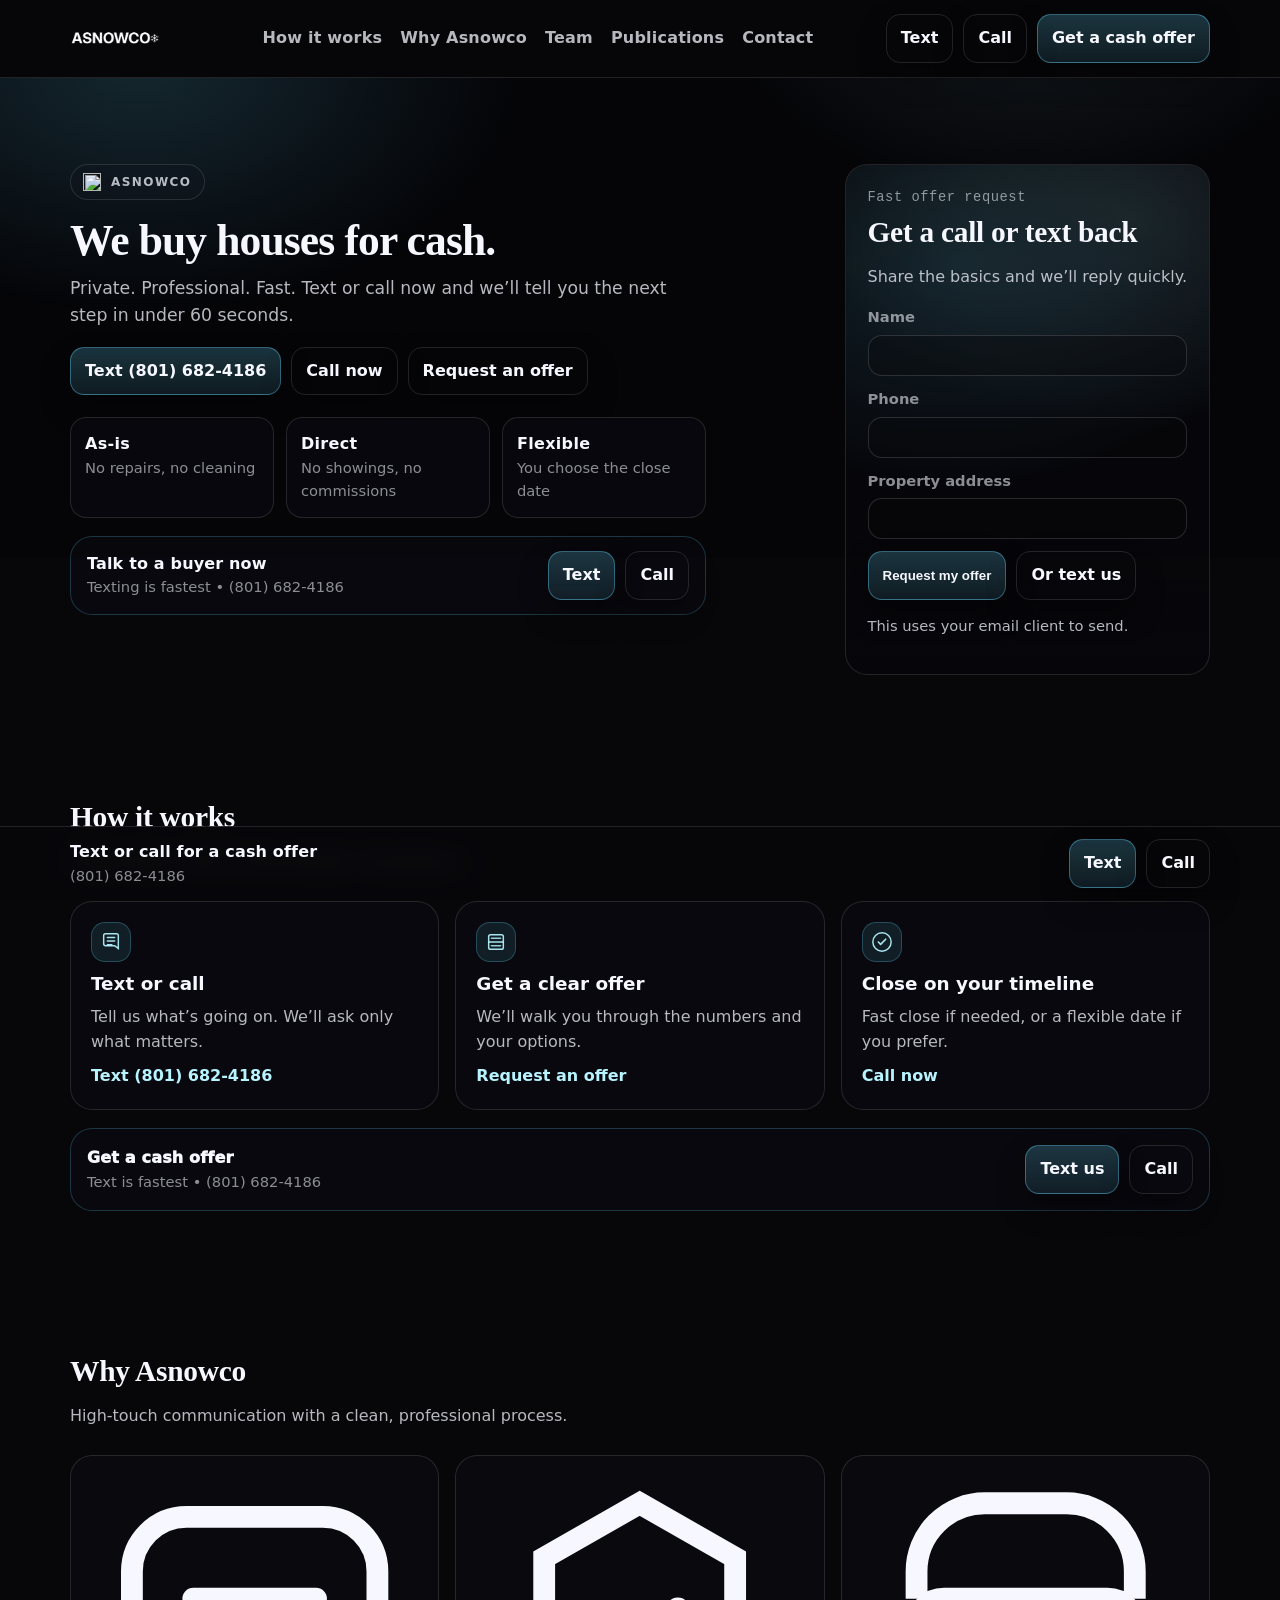
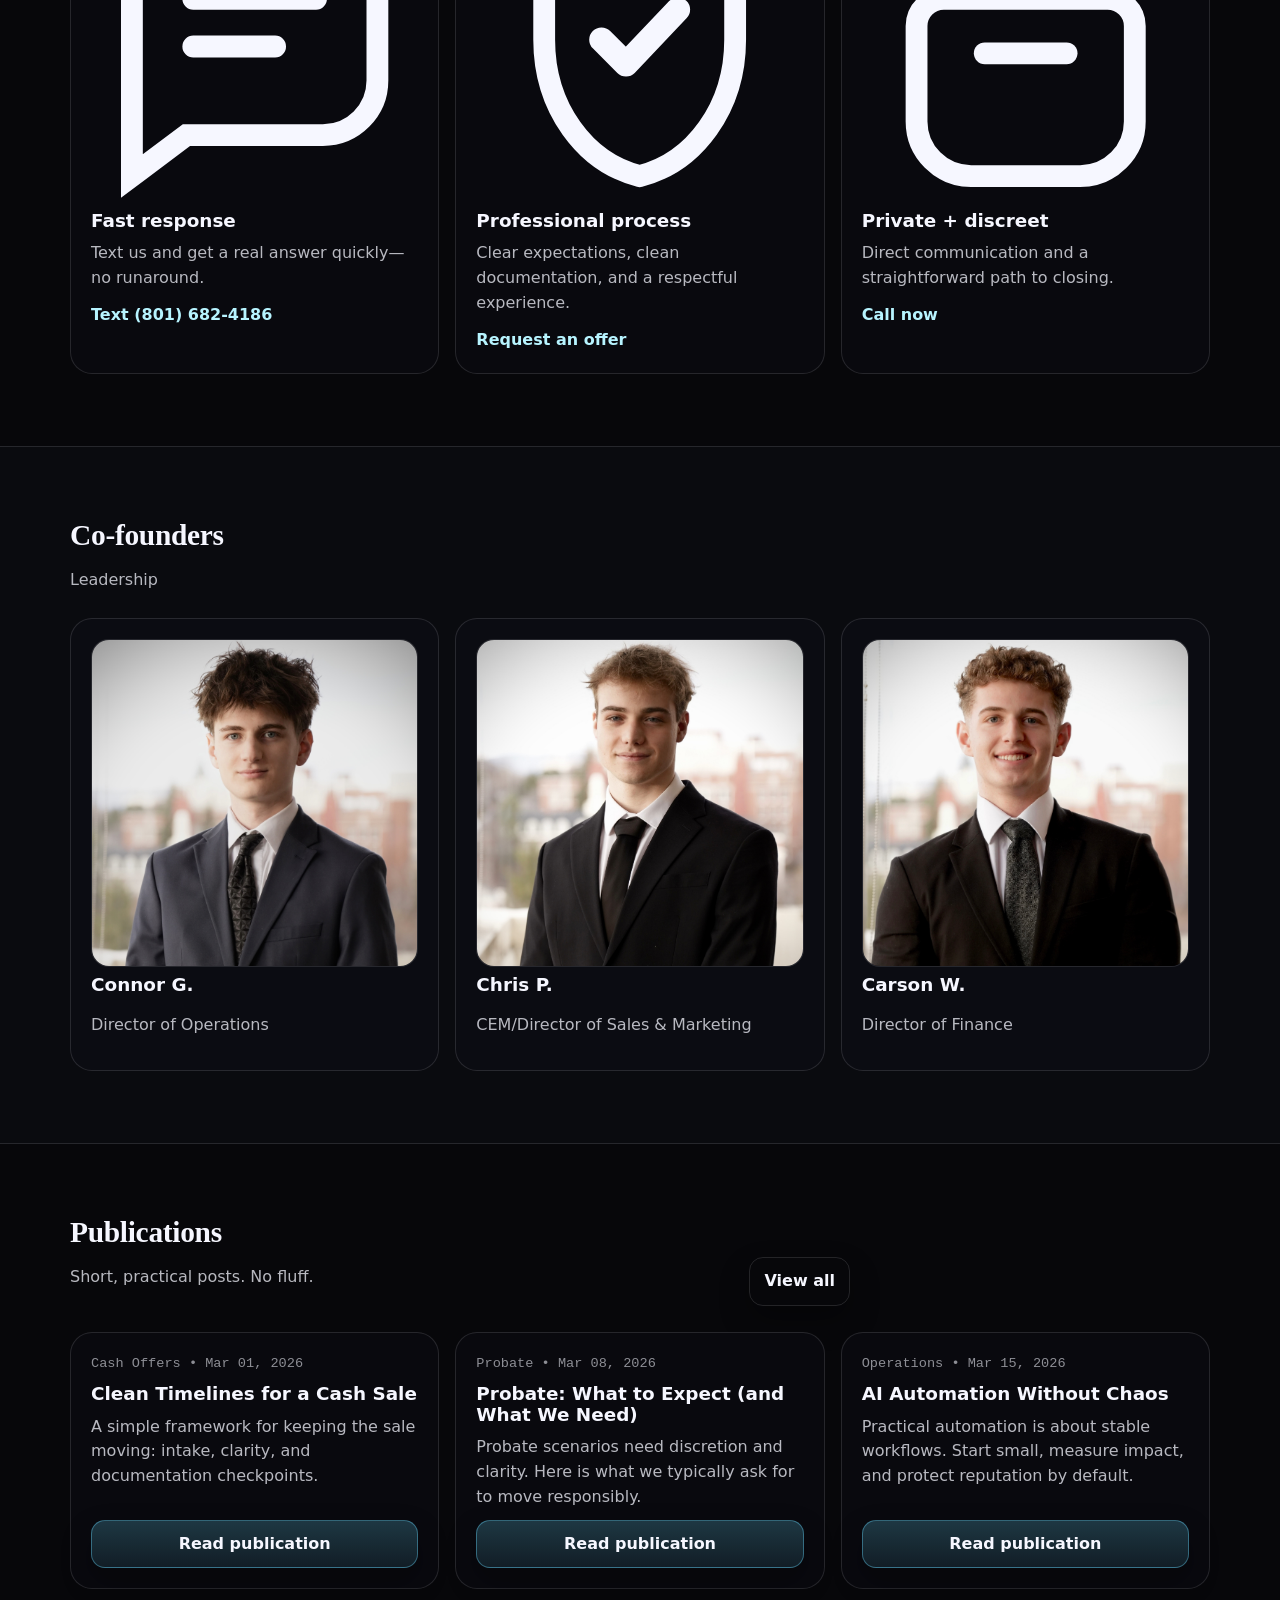
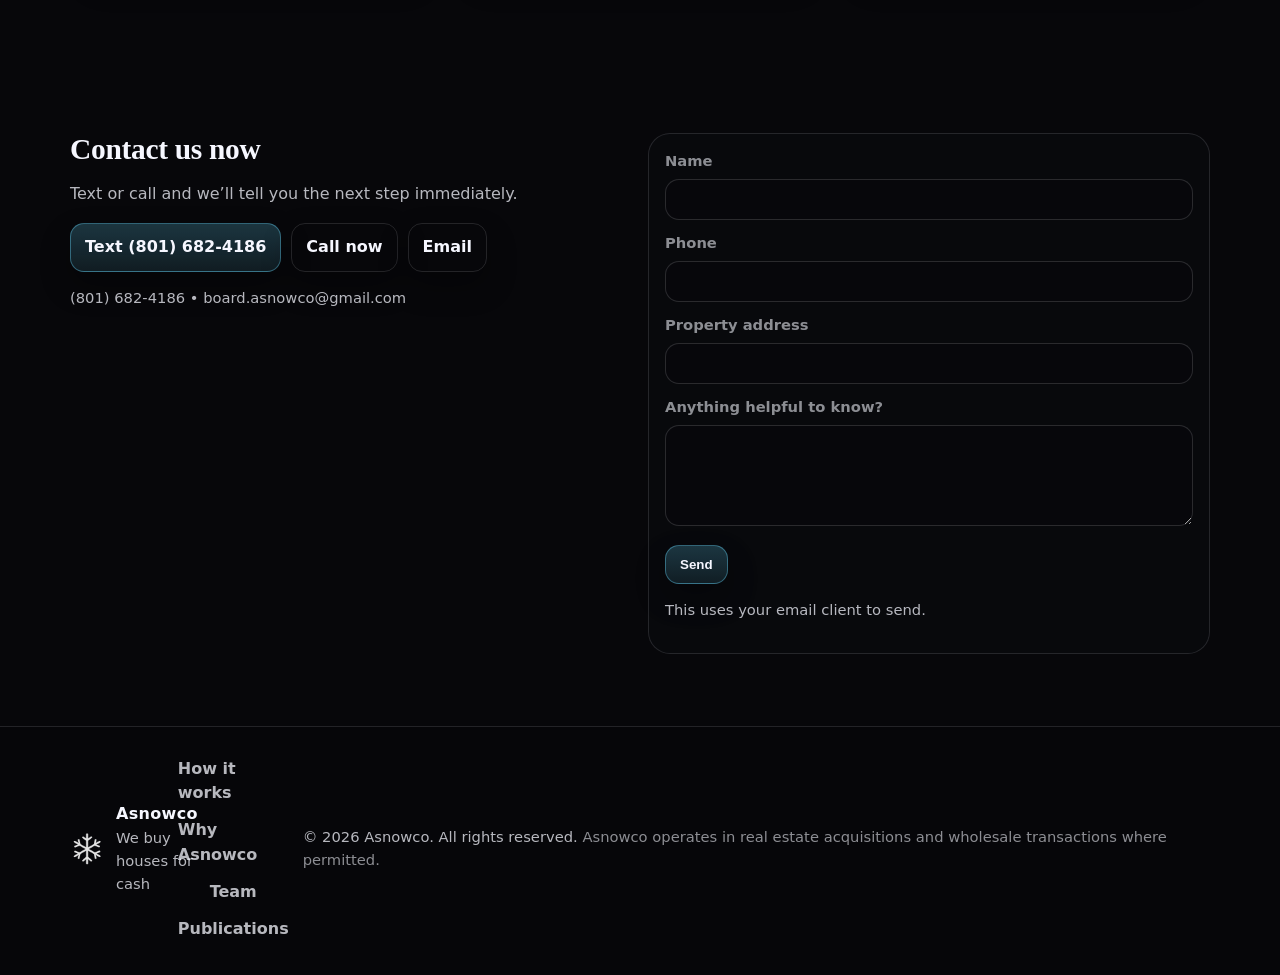
==== index.html @ cb85c40d "Add files via upload" ====
<!doctype html>
<html lang="en">
  <head>
    <meta charset="UTF-8" />
    <meta name="viewport" content="width=device-width, initial-scale=1" />
    <title>Asnowco</title>
    <meta name="description" content="Asnowco helps homeowners get a cash offer with a fast, private, professional process. Text or call (801) 682-4186." />
    <link rel="stylesheet" href="./css/styles.css" />
    <link rel="icon" href="./400pxflake.png" />
  </head>
  <body>
    <a class="skip-link" href="#main">Skip to content</a>

    <header class="site-header" data-header>
      <div class="container header-inner">
        <a class="brand" href="./index.html" aria-label="Asnowco home">
          <img class="brand-logo" src="./banner.png" alt="Asnowco" />
        </a>

        <button class="nav-toggle" type="button" data-nav-toggle aria-expanded="false" aria-controls="site-nav">
          <span class="nav-toggle-bar"></span>
          <span class="nav-toggle-bar"></span>
          <span class="nav-toggle-bar"></span>
          <span class="sr-only">Toggle navigation</span>
        </button>

        <nav class="site-nav" id="site-nav" data-nav>
          <a href="#how">How it works</a>
          <a href="#why">Why Asnowco</a>
          <a href="#team">Team</a>
          <a href="./blog.html">Publications</a>
          <a href="#contact">Contact</a>
        </nav>

        <div class="header-cta">
          <a class="btn btn-ghost" href="sms:+18016824186">Text</a>
          <a class="btn btn-ghost" href="tel:+18016824186">Call</a>
          <a class="btn btn-primary" href="#contact">Get a cash offer</a>
        </div>
      </div>
    </header>

    <main id="main">
      <section class="hero" aria-label="Hero">
        <div class="container hero-inner">
          <div class="hero-copy">
            <div class="eyebrow">
              <img class="eyebrow-icon" src="./nobgflake.png" alt="" aria-hidden="true" />
              <span>Asnowco</span>
            </div>

            <h1>We buy houses for cash.</h1>
            <p class="lead">
              Private. Professional. Fast.
              Text or call now and we’ll tell you the next step in under 60 seconds.
            </p>

            <div class="hero-actions">
              <a class="btn btn-primary" href="sms:+18016824186">Text (801) 682-4186</a>
              <a class="btn btn-ghost" href="tel:+18016824186">Call now</a>
              <a class="btn btn-ghost" href="#contact">Request an offer</a>
            </div>

            <div class="trust-metrics" role="list" aria-label="Highlights">
              <div class="metric" role="listitem">
                <div class="metric-value">As-is</div>
                <div class="metric-label">No repairs, no cleaning</div>
              </div>
              <div class="metric" role="listitem">
                <div class="metric-value">Direct</div>
                <div class="metric-label">No showings, no commissions</div>
              </div>
              <div class="metric" role="listitem">
                <div class="metric-value">Flexible</div>
                <div class="metric-label">You choose the close date</div>
              </div>
            </div>

            <div class="inline-cta" aria-label="Primary contact">
              <div class="inline-cta-left">
                <div class="inline-cta-title">Talk to a buyer now</div>
                <div class="inline-cta-sub">Texting is fastest • (801) 682-4186</div>
              </div>
              <div class="inline-cta-actions">
                <a class="btn btn-primary" href="sms:+18016824186">Text</a>
                <a class="btn btn-ghost" href="tel:+18016824186">Call</a>
              </div>
            </div>
          </div>

          <div class="hero-visual" aria-label="Quick offer form">
            <div class="panel panel-hero-photo">
              <div class="panel-kicker">Fast offer request</div>
              <h2 class="panel-title">Get a call or text back</h2>
              <p class="muted">Share the basics and we’ll reply quickly.</p>
              <form class="form form-plain" action="mailto:board.asnowco@gmail.com" method="post" enctype="text/plain">
                <label>
                  <span>Name</span>
                  <input name="name" autocomplete="name" required />
                </label>
                <label>
                  <span>Phone</span>
                  <input name="phone" type="tel" autocomplete="tel" required />
                </label>
                <label>
                  <span>Property address</span>
                  <input name="address" autocomplete="street-address" required />
                </label>
                <div class="form-row">
                  <button class="btn btn-primary" type="submit">Request my offer</button>
                  <a class="btn btn-ghost" href="sms:+18016824186">Or text us</a>
                </div>
                <p class="small muted">This uses your email client to send.</p>
              </form>
            </div>
          </div>
        </div>
      </section>

      <section class="section" id="how" aria-label="How it works">
        <div class="container">
          <div class="section-head">
            <h2>How it works</h2>
            <p class="muted">Simple steps. Clear communication. No pressure.</p>
          </div>

          <div class="grid steps-3">
            <div class="step">
              <div class="step-icon" aria-hidden="true">
                <svg viewBox="0 0 24 24" fill="none" xmlns="http://www.w3.org/2000/svg">
                  <path d="M8 7h8M8 11h8M8 15h5" stroke="currentColor" stroke-width="1.6" stroke-linecap="round"/>
                  <path d="M6 3h12a2 2 0 0 1 2 2v14l-4-3H6a2 2 0 0 1-2-2V5a2 2 0 0 1 2-2Z" stroke="currentColor" stroke-width="1.6"/>
                </svg>
              </div>
              <h3>Text or call</h3>
              <p>Tell us what’s going on. We’ll ask only what matters.</p>
              <div class="step-action">
                <a class="link" href="sms:+18016824186">Text (801) 682-4186</a>
              </div>
            </div>

            <div class="step">
              <div class="step-icon" aria-hidden="true">
                <svg viewBox="0 0 24 24" fill="none" xmlns="http://www.w3.org/2000/svg">
                  <path d="M4 12h16" stroke="currentColor" stroke-width="1.6" stroke-linecap="round"/>
                  <path d="M7 8h10M7 16h10" stroke="currentColor" stroke-width="1.6" stroke-linecap="round" opacity=".9"/>
                  <path d="M6 4h12a2 2 0 0 1 2 2v12a2 2 0 0 1-2 2H6a2 2 0 0 1-2-2V6a2 2 0 0 1 2-2Z" stroke="currentColor" stroke-width="1.6"/>
                </svg>
              </div>
              <h3>Get a clear offer</h3>
              <p>We’ll walk you through the numbers and your options.</p>
              <div class="step-action">
                <a class="link" href="#contact">Request an offer</a>
              </div>
            </div>

            <div class="step">
              <div class="step-icon" aria-hidden="true">
                <svg viewBox="0 0 24 24" fill="none" xmlns="http://www.w3.org/2000/svg">
                  <path d="M8 12l2.5 2.5L16 9" stroke="currentColor" stroke-width="1.8" stroke-linecap="round" stroke-linejoin="round"/>
                  <path d="M12 22c5.523 0 10-4.477 10-10S17.523 2 12 2 2 6.477 2 12s4.477 10 10 10Z" stroke="currentColor" stroke-width="1.6"/>
                </svg>
              </div>
              <h3>Close on your timeline</h3>
              <p>Fast close if needed, or a flexible date if you prefer.</p>
              <div class="step-action">
                <a class="link" href="tel:+18016824186">Call now</a>
              </div>
            </div>
          </div>

          <div class="cta-strip" aria-label="Call to action">
            <div class="cta-strip-left">
              <div class="cta-strip-title">Get a cash offer</div>
              <div class="cta-strip-sub">Text is fastest • (801) 682-4186</div>
            </div>
            <div class="cta-strip-actions">
              <a class="btn btn-primary" href="sms:+18016824186">Text us</a>
              <a class="btn btn-ghost" href="tel:+18016824186">Call</a>
            </div>
          </div>
        </div>
      </section>

      <section class="section" id="why" aria-label="Why Asnowco">
        <div class="container">
          <div class="section-head">
            <h2>Why Asnowco</h2>
            <p class="muted">High-touch communication with a clean, professional process.</p>
          </div>

          <div class="grid cards-3">
            <article class="card feature">
              <div class="feature-icon" aria-hidden="true">
                <svg viewBox="0 0 24 24" fill="none" xmlns="http://www.w3.org/2000/svg">
                  <path d="M21 15a4 4 0 0 1-4 4H7l-4 3V7a4 4 0 0 1 4-4h10a4 4 0 0 1 4 4v8Z" stroke="currentColor" stroke-width="1.6"/>
                  <path d="M7.5 9h9M7.5 12.5h6" stroke="currentColor" stroke-width="1.6" stroke-linecap="round"/>
                </svg>
              </div>
              <h3>Fast response</h3>
              <p>Text us and get a real answer quickly—no runaround.</p>
              <a class="link" href="sms:+18016824186">Text (801) 682-4186</a>
            </article>

            <article class="card feature">
              <div class="feature-icon" aria-hidden="true">
                <svg viewBox="0 0 24 24" fill="none" xmlns="http://www.w3.org/2000/svg">
                  <path d="M12 2l7 4v6c0 5-3 9-7 10-4-1-7-5-7-10V6l7-4Z" stroke="currentColor" stroke-width="1.6"/>
                  <path d="M9.2 12l1.8 1.8 3.8-4" stroke="currentColor" stroke-width="1.8" stroke-linecap="round" stroke-linejoin="round"/>
                </svg>
              </div>
              <h3>Professional process</h3>
              <p>Clear expectations, clean documentation, and a respectful experience.</p>
              <a class="link" href="#contact">Request an offer</a>
            </article>

            <article class="card feature">
              <div class="feature-icon" aria-hidden="true">
                <svg viewBox="0 0 24 24" fill="none" xmlns="http://www.w3.org/2000/svg">
                  <path d="M4 9V7a5 5 0 0 1 5-5h6a5 5 0 0 1 5 5v2" stroke="currentColor" stroke-width="1.6"/>
                  <path d="M6 9h12a2 2 0 0 1 2 2v7a4 4 0 0 1-4 4H8a4 4 0 0 1-4-4v-7a2 2 0 0 1 2-2Z" stroke="currentColor" stroke-width="1.6"/>
                  <path d="M9 13h6" stroke="currentColor" stroke-width="1.6" stroke-linecap="round"/>
                </svg>
              </div>
              <h3>Private + discreet</h3>
              <p>Direct communication and a straightforward path to closing.</p>
              <a class="link" href="tel:+18016824186">Call now</a>
            </article>
          </div>
        </div>
      </section>

      <section class="section section-alt" id="team" aria-label="Team">
        <div class="container">
          <div class="section-head">
            <h2>Co-founders</h2>
            <p class="muted">Leadership</p>
          </div>

          <div class="grid team-3">
            <article class="person card">
              <div class="avatar">
                <img class="avatar-img" src="./ConnorGannon.jpeg" alt="Connor Gannon headshot" loading="lazy" />
              </div>
              <h3>Connor G.</h3>
              <p class="muted">Director of Operations</p>
            </article>
            <article class="person card">
              <div class="avatar">
                <img class="avatar-img" src="./ChrisPachuilo.jpeg" alt="Chris Pachuilo headshot" loading="lazy" />
              </div>
              <h3>Chris P.</h3>
              <p class="muted">CEM/Director of Sales &amp; Marketing</p>
            </article>
            <article class="person card">
              <div class="avatar">
                <img class="avatar-img" src="./CarsonWais.jpeg" alt="Carson Wais headshot" loading="lazy" />
              </div>
              <h3>Carson W.</h3>
              <p class="muted">Director of Finance</p>
            </article>
          </div>
        </div>
      </section>

      <section class="section" aria-label="Publications preview">
        <div class="container">
          <div class="section-head section-head-row">
            <div>
              <h2>Publications</h2>
              <p class="muted">Short, practical posts. No fluff.</p>
            </div>
            <a class="btn btn-ghost" href="./blog.html">View all</a>
          </div>

          <div class="grid cards-3" data-publications-preview></div>
        </div>
      </section>

      <section class="section" id="contact" aria-label="Contact">
        <div class="container">
          <div class="contact">
            <div>
              <h2>Contact us now</h2>
              <p class="muted">Text or call and we’ll tell you the next step immediately.</p>
              <div class="contact-actions">
                <a class="btn btn-primary" href="sms:+18016824186">Text (801) 682-4186</a>
                <a class="btn btn-ghost" href="tel:+18016824186">Call now</a>
                <a class="btn btn-ghost" href="mailto:board.asnowco@gmail.com">Email</a>
              </div>
              <p class="small muted">(801) 682-4186 • board.asnowco@gmail.com</p>
            </div>

            <form class="form" action="mailto:board.asnowco@gmail.com" method="post" enctype="text/plain">
              <label>
                <span>Name</span>
                <input name="name" autocomplete="name" required />
              </label>
              <label>
                <span>Phone</span>
                <input name="phone" type="tel" autocomplete="tel" required />
              </label>
              <label>
                <span>Property address</span>
                <input name="address" autocomplete="street-address" required />
              </label>
              <label>
                <span>Anything helpful to know?</span>
                <textarea name="message" rows="5" required></textarea>
              </label>
              <button class="btn btn-primary" type="submit">Send</button>
              <p class="small muted">This uses your email client to send.</p>
            </form>
          </div>
        </div>
      </section>
    </main>

    <footer class="site-footer">
      <div class="container footer-inner">
        <div class="footer-brand">
          <img class="footer-flake" src="./400pxflake.png" alt="" aria-hidden="true" />
          <div>
            <div class="footer-title">Asnowco</div>
            <div class="muted small">We buy houses for cash</div>
          </div>
        </div>
        <div class="footer-links">
          <a href="#how">How it works</a>
          <a href="#why">Why Asnowco</a>
          <a href="#team">Team</a>
          <a href="./blog.html">Publications</a>
        </div>
        <div class="muted small">© <span data-year></span> Asnowco. All rights reserved. <span class="fineprint">Asnowco operates in real estate acquisitions and wholesale transactions where permitted.</span></div>
      </div>
    </footer>

    <div class="sticky-cta" aria-label="Sticky call to action">
      <div class="container sticky-cta-inner">
        <div class="sticky-cta-copy">
          <div class="sticky-cta-title">Text or call for a cash offer</div>
          <div class="sticky-cta-sub">(801) 682-4186</div>
        </div>
        <div class="sticky-cta-actions">
          <a class="btn btn-primary" href="sms:+18016824186">Text</a>
          <a class="btn btn-ghost" href="tel:+18016824186">Call</a>
        </div>
      </div>
    </div>

    <script src="./js/main.js"></script>
  </body>
</html>
---- css/styles.css ----
:root{
  --bg:#07070a;
  --surface:#0e0f14;
  --surface2:#121521;
  --text:#f6f7ff;
  --muted:rgba(246,247,255,.74);
  --muted2:rgba(246,247,255,.56);
  --line:rgba(246,247,255,.12);
  --accent:#67dbff;
  --accent2:#b7f4ff;
  --shadow:0 18px 60px rgba(0,0,0,.55);
  --radius:16px;
  --radius2:22px;
  --container:1140px;
  --mono:ui-monospace, SFMono-Regular, Menlo, Monaco, Consolas, "Liberation Mono", "Courier New", monospace;
  --sans:ui-sans-serif, system-ui, -apple-system, Segoe UI, Roboto, Helvetica, Arial;
  --serif:ui-serif, Georgia, Cambria, "Times New Roman", Times, serif;
}

*{box-sizing:border-box}
html,body{height:100%}
body{
  margin:0;
  font-family:var(--sans);
  background:var(--bg);
  color:var(--text);
  line-height:1.55;
  padding-bottom:86px;
}

body::before{
  content:"";
  position:fixed;
  inset:0;
  pointer-events:none;
  opacity:.06;
  background-image:url("../nobgflake.png");
  background-repeat:no-repeat;
  background-size:940px;
  background-position:115% -90px;
  filter:blur(.25px);
  z-index:-1;
}

a{color:inherit; text-decoration:none}
a:hover{opacity:.92}
img{max-width:100%; display:block}

.container{width:min(var(--container), calc(100% - 40px)); margin:0 auto}

.skip-link{
  position:absolute; left:-999px; top:auto; width:1px; height:1px; overflow:hidden
}
.skip-link:focus{
  left:16px; top:16px; width:auto; height:auto; padding:10px 12px; background:var(--surface2); border:1px solid var(--line); border-radius:12px; z-index:9999
}

.sr-only{position:absolute; width:1px; height:1px; padding:0; margin:-1px; overflow:hidden; clip:rect(0,0,0,0); border:0}

.site-header{
  position:sticky;
  top:0;
  z-index:50;
  background:rgba(7,7,10,.72);
  backdrop-filter:blur(14px);
  border-bottom:1px solid var(--line);
}

.header-inner{
  display:flex;
  align-items:center;
  justify-content:space-between;
  gap:16px;
  padding:14px 0;
}

.brand{display:flex; align-items:center; gap:10px; min-width:120px}
.brand-logo{height:28px; width:auto}

.site-nav{display:flex; gap:18px; align-items:center}
.site-nav a{color:var(--muted); font-weight:600; letter-spacing:.2px}
.site-nav a[aria-current="page"]{color:var(--text)}

.header-cta{display:flex; gap:10px; align-items:center}

.nav-toggle{display:none; border:1px solid var(--line); background:rgba(18,21,33,.55); color:var(--text); border-radius:14px; padding:10px; box-shadow:0 10px 20px rgba(0,0,0,.25)}
.nav-toggle-bar{display:block; width:18px; height:2px; background:var(--text); opacity:.9; border-radius:2px}
.nav-toggle-bar + .nav-toggle-bar{margin-top:4px}

.btn{
  display:inline-flex;
  align-items:center;
  justify-content:center;
  padding:11px 14px;
  border-radius:14px;
  font-weight:700;
  border:1px solid var(--line);
  background:rgba(18,21,33,.28);
  color:var(--text);
  box-shadow:0 14px 30px rgba(0,0,0,.30);
}
.btn-primary{
  border-color:rgba(103,219,255,.38);
  background:linear-gradient(180deg, rgba(103,219,255,.22), rgba(103,219,255,.10));
}
.btn-ghost{background:transparent}

.link{color:var(--accent2); font-weight:700}
.link:hover{opacity:.9}

.section{padding:72px 0}
.section-alt{background:rgba(14,15,20,.55); border-top:1px solid var(--line); border-bottom:1px solid var(--line)}

.section-head{max-width:780px; margin:0 0 26px}
.section-head-row{display:flex; align-items:flex-end; justify-content:space-between; gap:16px}
h1,h2,h3{line-height:1.12; margin:0 0 10px}

h1{font-family:var(--serif); font-size:clamp(2.3rem, 3.4vw, 3.7rem); letter-spacing:-.02em}
h2{font-family:var(--serif); font-size:clamp(1.7rem, 2.3vw, 2.35rem); letter-spacing:-.01em}
h3{font-size:1.15rem}

.lead{font-size:1.08rem; color:var(--muted); margin:0 0 18px; max-width:58ch}
.muted{color:var(--muted)}
.small{font-size:.92rem}

.fineprint{color:var(--muted2)}

.hero{position:relative; padding:86px 0 54px; overflow:hidden}
.hero-compact{padding:64px 0 22px}

.hero::before{
  content:"";
  position:absolute;
  inset:-160px -140px auto -140px;
  height:520px;
  background:
    radial-gradient(640px 420px at 18% 28%, rgba(103,219,255,.16), transparent 60%),
    radial-gradient(540px 380px at 75% 10%, rgba(183,244,255,.10), transparent 62%);
  pointer-events:none;
  z-index:-1;
}

.hero::after{
  content:"";
  position:absolute;
  inset:-40px -60px auto -60px;
  height:520px;
  background-image:
    linear-gradient(180deg, rgba(7,7,10,.90), rgba(7,7,10,.92)),
    url("https://images.unsplash.com/photo-1568605114967-8130f3a36994?auto=format&fit=crop&w=2200&q=70");
  background-size:cover;
  background-position:center;
  opacity:.28;
  filter:saturate(.9) contrast(1.05);
  pointer-events:none;
  z-index:-2;
}

.hero-inner{display:grid; grid-template-columns:1.15fr .85fr; gap:34px; align-items:start; position:relative}

.eyebrow{display:inline-flex; align-items:center; gap:10px; padding:8px 12px; border-radius:999px; border:1px solid var(--line); background:rgba(18,21,33,.35); color:var(--muted); font-weight:800; letter-spacing:.12em; text-transform:uppercase; font-size:.75rem; margin:0 0 16px}
.eyebrow-icon{width:18px; height:18px; opacity:.95}

.hero-actions{display:flex; flex-wrap:wrap; gap:10px; margin:0 0 22px}

.trust-metrics{display:grid; grid-template-columns:repeat(3, minmax(0,1fr)); gap:12px; margin:18px 0 0}
.metric{border:1px solid var(--line); background:rgba(18,21,33,.22); border-radius:var(--radius); padding:14px 14px}
.metric-value{font-weight:900; letter-spacing:.02em}
.metric-label{color:var(--muted2); font-size:.92rem}

.hero-visual{display:flex; justify-content:flex-end; width:100%}
.snowflake-ring{
  width:min(360px, 100%);
  aspect-ratio:1;
  border-radius:999px;
  border:1px solid rgba(102,217,255,.22);
  background:radial-gradient(circle at 50% 50%, rgba(102,217,255,.12), rgba(18,21,33,.35));
  box-shadow:var(--shadow);
  display:flex;
  align-items:center;
  justify-content:center;
}
.snowflake{width:58%; opacity:.92; filter:drop-shadow(0 16px 30px rgba(0,0,0,.45))}

.grid{display:grid; gap:16px}
.cards-3{grid-template-columns:repeat(3, minmax(0,1fr))}
.steps-3{grid-template-columns:repeat(3, minmax(0,1fr))}
.team-3{grid-template-columns:repeat(3, minmax(0,1fr))}

.card{
  border:1px solid var(--line);
  background:rgba(18,21,33,.22);
  border-radius:var(--radius2);
  padding:20px;
}
.card p{color:var(--muted); margin:0 0 12px}
.card-list{margin:0; padding-left:18px; color:var(--muted)}
.card-list li{margin:6px 0}

.step{border:1px solid var(--line); background:rgba(18,21,33,.18); border-radius:var(--radius2); padding:20px}
.step-icon{width:40px; height:40px; display:flex; align-items:center; justify-content:center; border-radius:14px; border:1px solid rgba(103,219,255,.24); background:rgba(103,219,255,.10); color:rgba(183,244,255,.92); margin:0 0 12px}
.step-icon svg{width:22px; height:22px}
.step-action{margin-top:10px}
.step p{margin:0; color:var(--muted)}


.panel{border:1px solid var(--line); background:rgba(18,21,33,.18); border-radius:var(--radius2); padding:22px}
.panel-kicker{font-family:var(--mono); color:var(--muted2); font-size:.86rem; letter-spacing:.04em}
.panel-title{margin:8px 0 10px}

.panel-hero-photo{
  position:relative;
  overflow:hidden;
  background-image:
    linear-gradient(180deg, rgba(7,7,10,.70), rgba(7,7,10,.86)),
    url("https://images.unsplash.com/photo-1505693416388-ac5ce068fe85?auto=format&fit=crop&w=1600&q=70");
  background-size:cover;
  background-position:center;
}
.panel-hero-photo::before{
  content:"";
  position:absolute;
  inset:0;
  background:
    radial-gradient(520px 360px at 30% 20%, rgba(103,219,255,.14), transparent 62%),
    radial-gradient(520px 360px at 80% 10%, rgba(183,244,255,.10), transparent 60%);
  opacity:.9;
  pointer-events:none;
}
.panel-hero-photo > *{position:relative}

.inline-cta{
  margin-top:18px;
  border:1px solid rgba(103,219,255,.22);
  background:rgba(18,21,33,.18);
  border-radius:var(--radius2);
  padding:14px 16px;
  display:flex;
  align-items:center;
  justify-content:space-between;
  gap:12px;
}
.inline-cta-title{font-weight:900; letter-spacing:.01em}
.inline-cta-sub{color:var(--muted2); font-size:.92rem}
.inline-cta-actions{display:flex; gap:10px; flex-wrap:wrap}

.cta-strip{
  margin-top:18px;
  border:1px solid rgba(103,219,255,.22);
  background:rgba(18,21,33,.18);
  border-radius:var(--radius2);
  padding:16px;
  display:flex;
  align-items:center;
  justify-content:space-between;
  gap:12px;
}
.cta-strip-title{font-weight:950; letter-spacing:.01em}
.cta-strip-sub{color:var(--muted2); font-size:.92rem}
.cta-strip-actions{display:flex; gap:10px; flex-wrap:wrap}

.person{display:flex; flex-direction:column; gap:8px}
.avatar{width:100%; aspect-ratio:1; border-radius:18px; border:1px solid rgba(245,247,255,.12); background:rgba(11,11,13,.25); overflow:hidden}
.avatar-img{width:100%; height:100%; object-fit:cover; object-position:center}

.contact{display:grid; grid-template-columns:1fr 1fr; gap:16px; align-items:start}
.contact-actions{display:flex; flex-wrap:wrap; gap:10px; margin:14px 0 0}

.form{border:1px solid var(--line); border-radius:var(--radius2); background:rgba(18,21,33,.14); padding:16px}
.form-plain{border:none; padding:0; background:transparent}
label{display:block; margin:0 0 12px}
label span{display:block; color:var(--muted2); font-weight:700; font-size:.92rem; margin:0 0 6px}
input,textarea{
  width:100%;
  padding:12px 12px;
  border-radius:14px;
  border:1px solid rgba(245,247,255,.14);
  background:rgba(11,11,13,.35);
  color:var(--text);
  outline:none;
}
input:focus,textarea:focus{border-color:rgba(102,217,255,.35); box-shadow:0 0 0 3px rgba(102,217,255,.10)}

.form-row{display:flex; gap:10px; flex-wrap:wrap; margin-top:12px}

.site-footer{border-top:1px solid var(--line); padding:30px 0 34px; background:rgba(7,7,10,.75)}
.footer-inner{display:grid; grid-template-columns:1.3fr 1fr auto; gap:14px; align-items:center}
.footer-brand{display:flex; align-items:center; gap:12px}
.footer-flake{width:34px; height:34px; opacity:.9}
.footer-title{font-weight:900; letter-spacing:.02em}
.footer-links{display:flex; gap:12px; flex-wrap:wrap; justify-content:center}
.footer-links a{color:var(--muted); font-weight:650}

.sticky-cta{
  position:fixed;
  left:0;
  right:0;
  bottom:0;
  z-index:60;
  padding:12px 0;
  background:rgba(7,7,10,.82);
  border-top:1px solid var(--line);
  backdrop-filter:blur(14px);
}
.sticky-cta-inner{display:flex; align-items:center; justify-content:space-between; gap:14px}
.sticky-cta-title{font-weight:900; letter-spacing:.01em}
.sticky-cta-sub{color:var(--muted2); font-size:.92rem}
.sticky-cta-actions{display:flex; gap:10px}

.post{max-width:860px}
.post-top{display:flex; align-items:center; justify-content:space-between; gap:12px; margin-bottom:14px}
.post-back{color:var(--muted); font-weight:700}
.post-meta{color:var(--muted2); font-family:var(--mono); font-size:.9rem}
.post-title{margin:0 0 14px}
.post-content{color:var(--muted); font-size:1.02rem}
.post-content p{margin:0 0 14px}
.post-content h2{margin:26px 0 10px}

.blog-card{
  display:flex;
  flex-direction:column;
  gap:10px;
}
.blog-card .kicker{font-family:var(--mono); color:var(--muted2); font-size:.85rem}
.blog-card h3{margin:0}
.blog-card p{margin:0; color:var(--muted)}
.blog-card .btn{margin-top:auto}

@media (max-width: 980px){
  body{padding-bottom:94px}
  .section{padding:56px 0}
  .hero{padding:62px 0 38px}
  .hero-inner{grid-template-columns:1fr; gap:18px}
  .hero-visual{order:-1; justify-content:stretch}
  .panel{padding:18px}
  .cards-3,.steps-3,.team-3{grid-template-columns:1fr}
  .contact{grid-template-columns:1fr}
  .footer-inner{grid-template-columns:1fr; text-align:center}
  .footer-brand{justify-content:center}
  .footer-links{justify-content:center}
  .header-cta{display:none}
  .nav-toggle{display:inline-flex; align-items:center; justify-content:center}
  .site-nav{
    position:absolute;
    top:64px;
    right:0;
    left:0;
    padding:14px 20px;
    border-bottom:1px solid var(--line);
    background:rgba(7,7,10,.92);
    backdrop-filter:blur(14px);
    display:none;
    flex-direction:column;
    align-items:flex-start;
    gap:14px;
  }
  .site-nav.is-open{display:flex}
  .inline-cta,.cta-strip{flex-direction:column; align-items:flex-start}
  .sticky-cta-inner{flex-direction:column; align-items:stretch}
  .sticky-cta-actions{display:grid; grid-template-columns:1fr 1fr}
  .sticky-cta-actions .btn{width:100%}
}
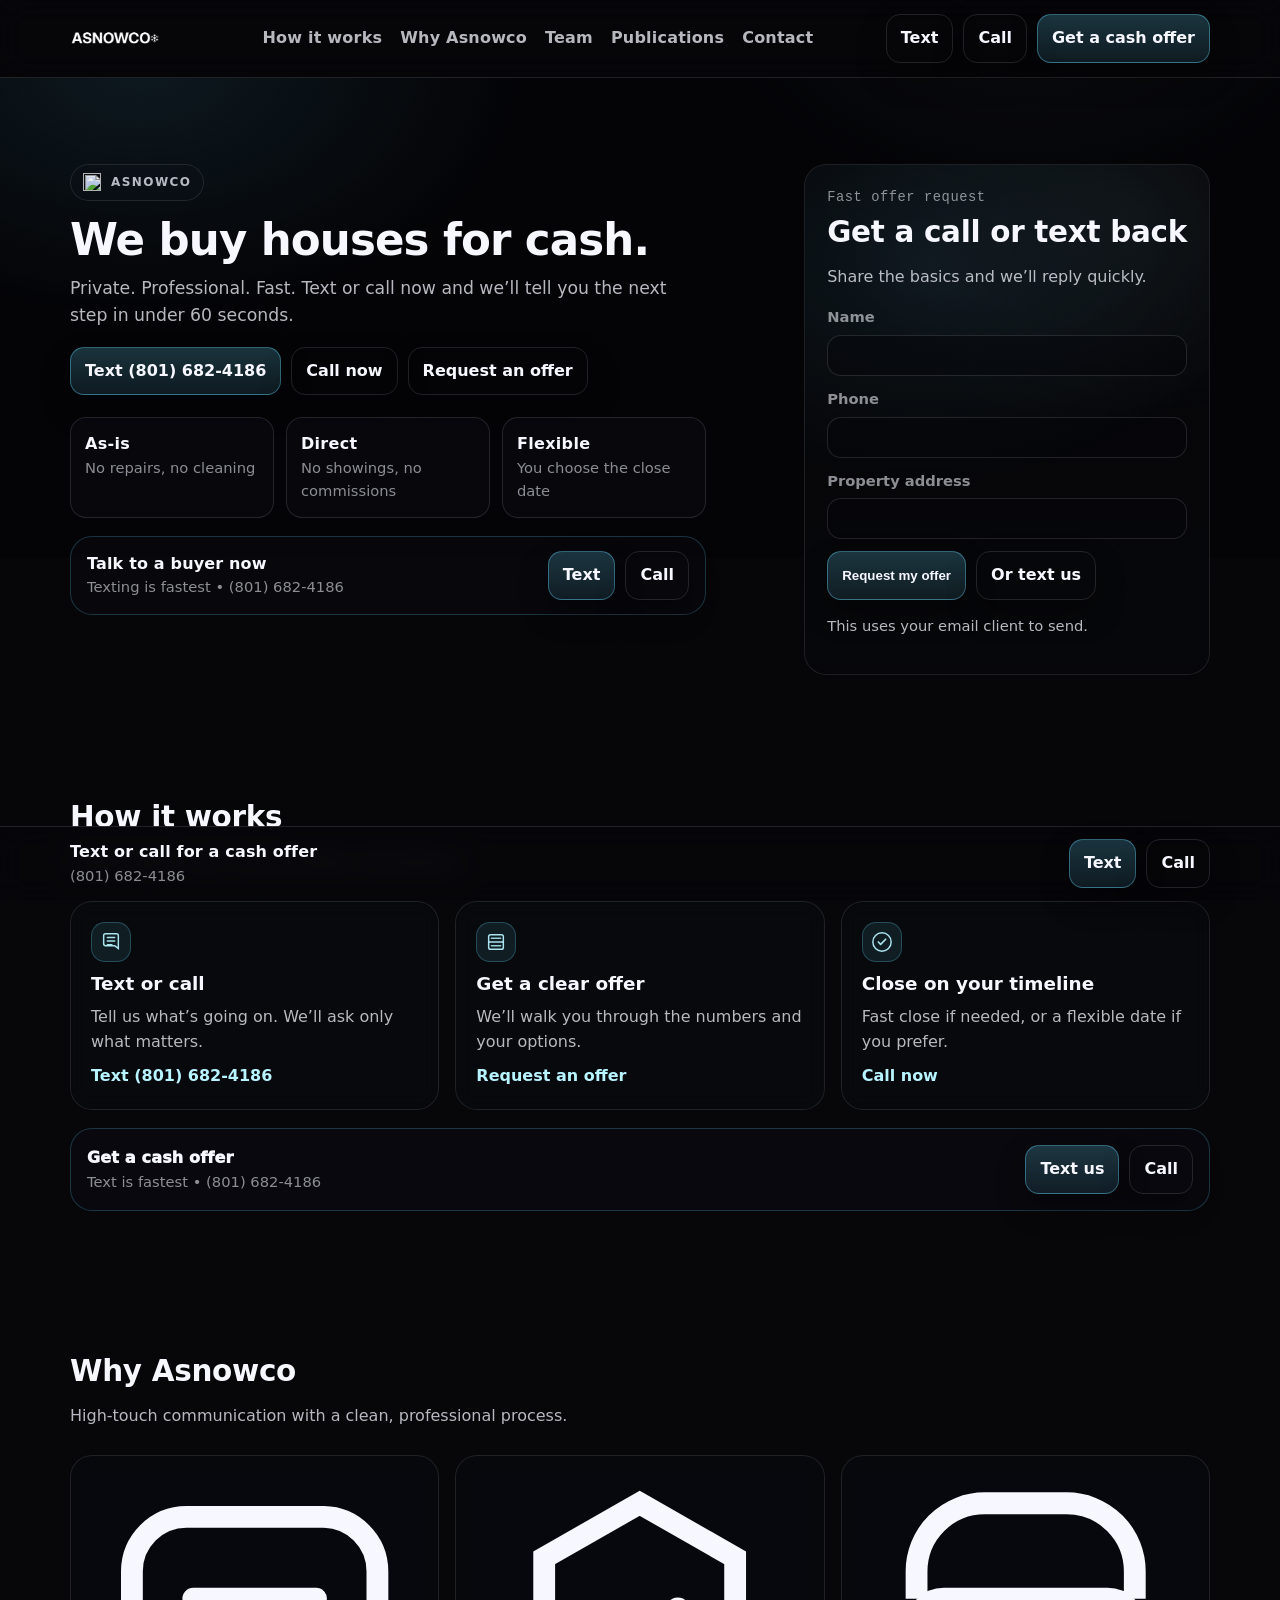
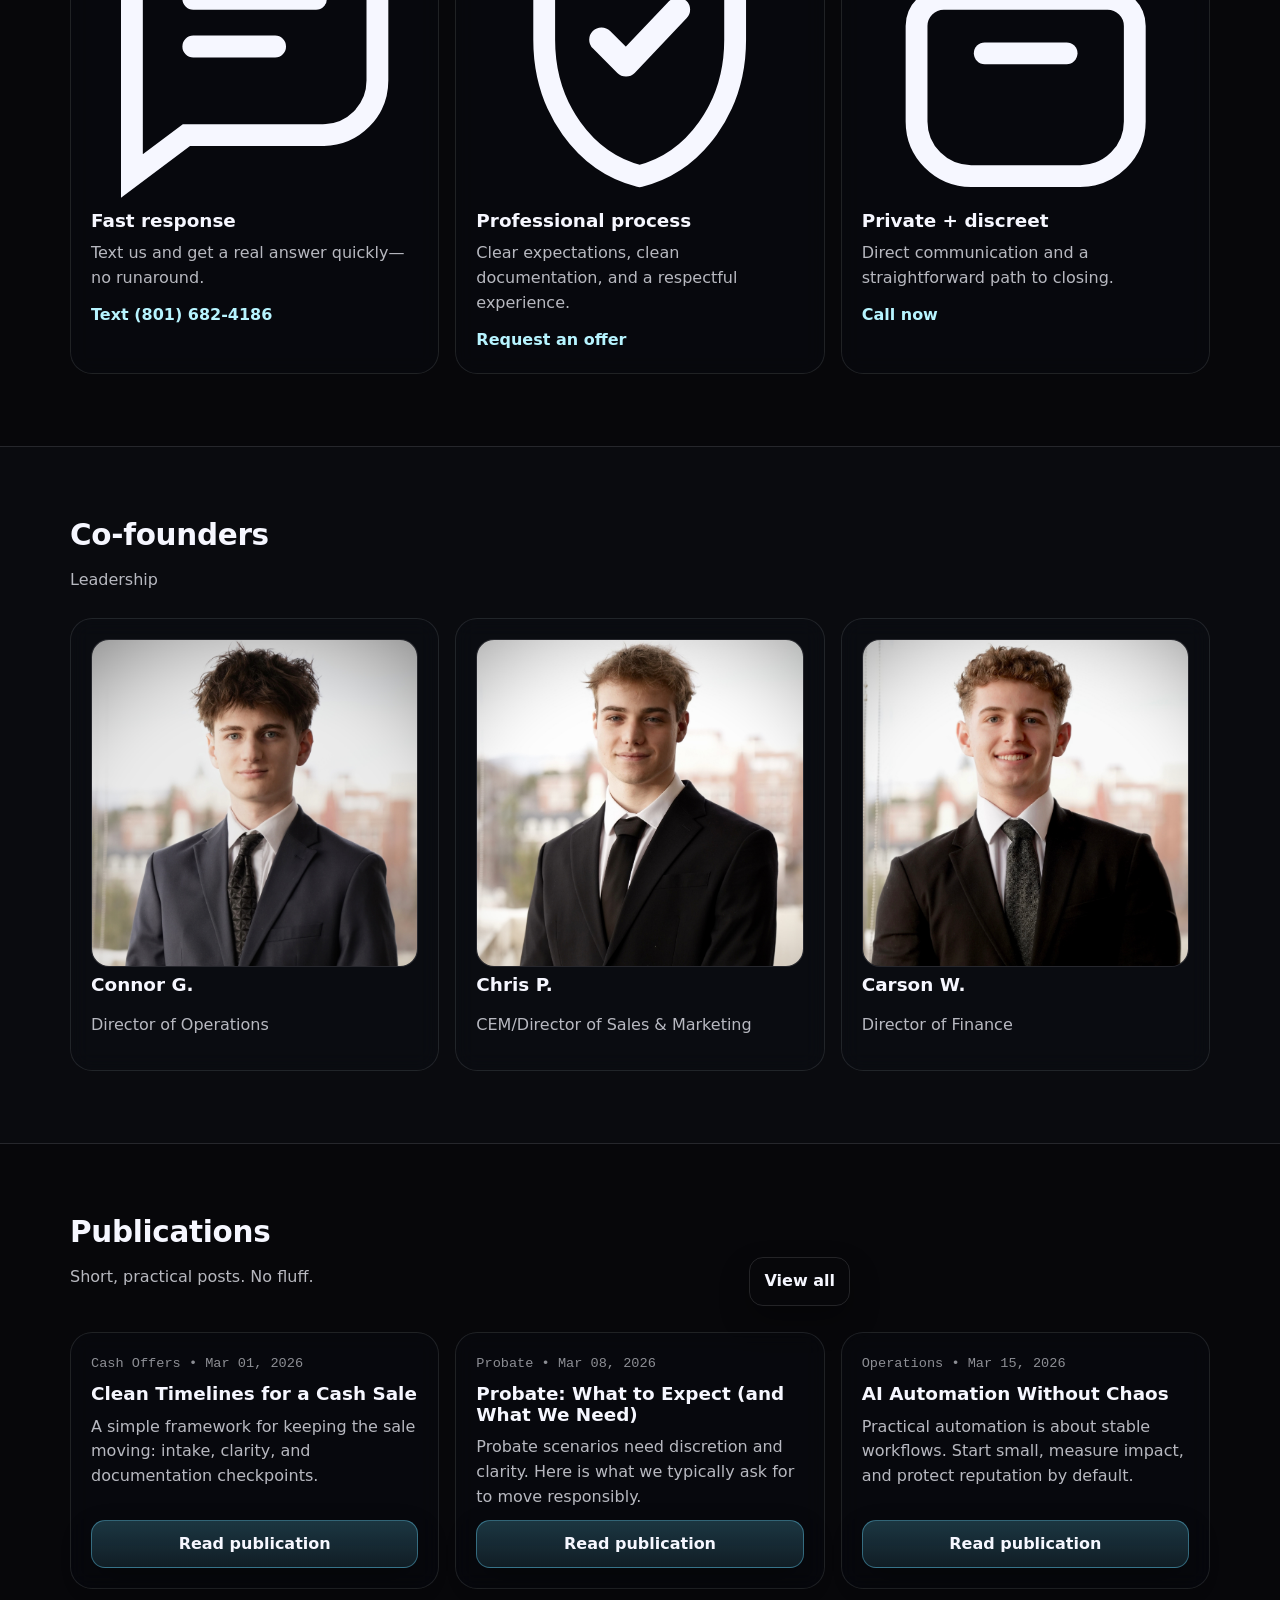
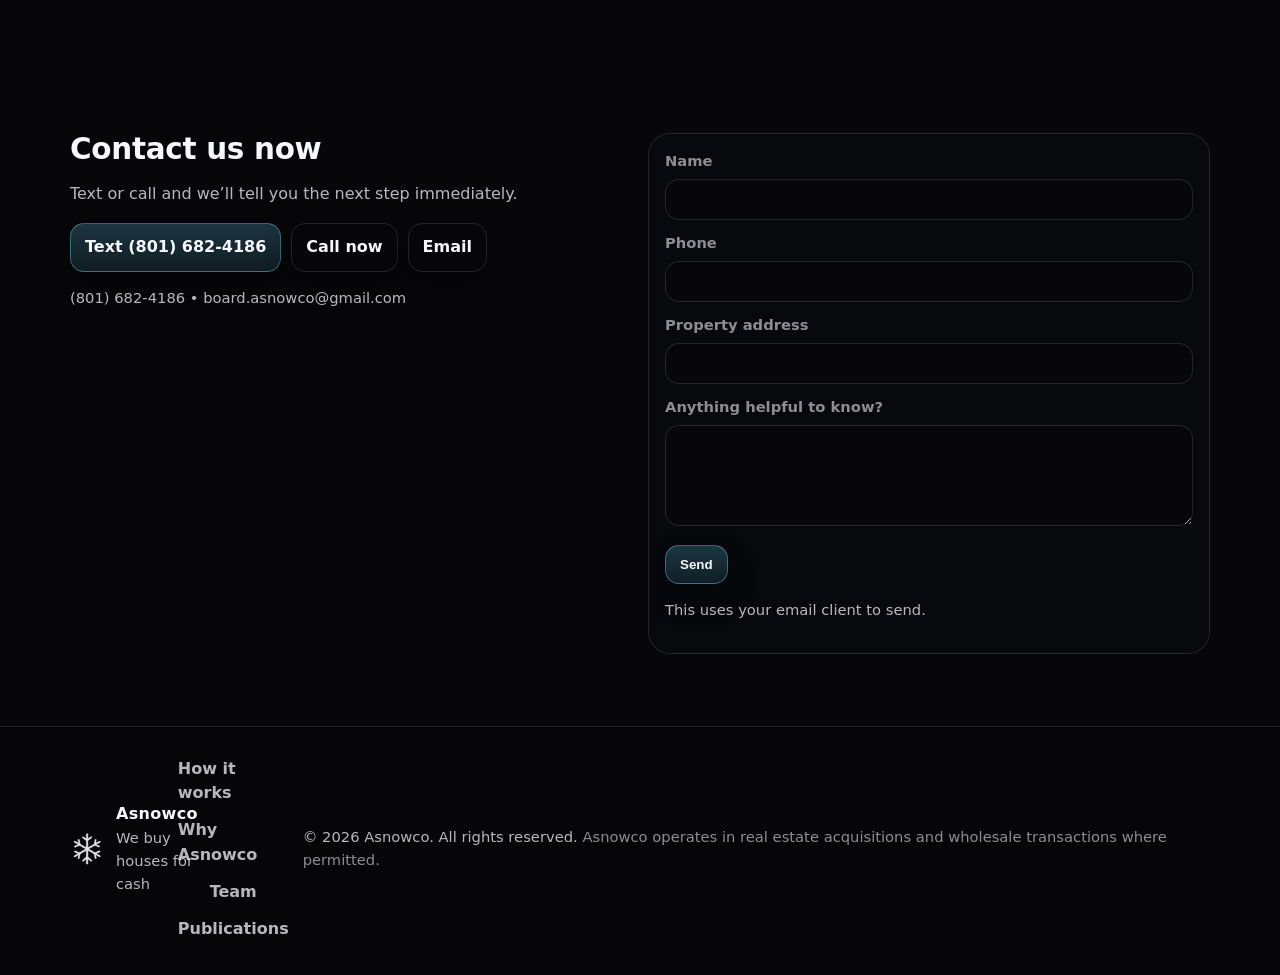
==== commit 43d73fee: "Add files via upload" ====
--- a/index.html
+++ b/index.html
@@ -45,7 +45,7 @@
         <div class="container hero-inner">
           <div class="hero-copy">
             <div class="eyebrow">
-              <img class="eyebrow-icon" src="./nobgflake.png" alt="" aria-hidden="true" />
+              <img class="eyebrow-icon" src="./highdefsnowflake.png" alt="" aria-hidden="true" />
               <span>Asnowco</span>
             </div>
 
--- a/css/styles.css
+++ b/css/styles.css
@@ -14,7 +14,6 @@
   --container:1140px;
   --mono:ui-monospace, SFMono-Regular, Menlo, Monaco, Consolas, "Liberation Mono", "Courier New", monospace;
   --sans:ui-sans-serif, system-ui, -apple-system, Segoe UI, Roboto, Helvetica, Arial;
-  --serif:ui-serif, Georgia, Cambria, "Times New Roman", Times, serif;
 }
 
 *{box-sizing:border-box}
@@ -28,6 +27,15 @@
   padding-bottom:86px;
 }
 
+body::after{
+  content:"";
+  position:fixed;
+  inset:0;
+  pointer-events:none;
+  background:rgba(0,0,0,.18);
+  z-index:-1;
+}
+
 body::before{
   content:"";
   position:fixed;
@@ -61,7 +69,7 @@
   position:sticky;
   top:0;
   z-index:50;
-  background:rgba(7,7,10,.72);
+  background:rgba(7,7,10,.62);
   backdrop-filter:blur(14px);
   border-bottom:1px solid var(--line);
 }
@@ -115,8 +123,8 @@
 .section-head-row{display:flex; align-items:flex-end; justify-content:space-between; gap:16px}
 h1,h2,h3{line-height:1.12; margin:0 0 10px}
 
-h1{font-family:var(--serif); font-size:clamp(2.3rem, 3.4vw, 3.7rem); letter-spacing:-.02em}
-h2{font-family:var(--serif); font-size:clamp(1.7rem, 2.3vw, 2.35rem); letter-spacing:-.01em}
+h1{font-family:var(--sans); font-size:clamp(2.3rem, 3.4vw, 3.7rem); letter-spacing:-.02em}
+h2{font-family:var(--sans); font-size:clamp(1.7rem, 2.3vw, 2.35rem); letter-spacing:-.01em}
 h3{font-size:1.15rem}
 
 .lead{font-size:1.08rem; color:var(--muted); margin:0 0 18px; max-width:58ch}
@@ -134,8 +142,8 @@
   inset:-160px -140px auto -140px;
   height:520px;
   background:
-    radial-gradient(640px 420px at 18% 28%, rgba(103,219,255,.16), transparent 60%),
-    radial-gradient(540px 380px at 75% 10%, rgba(183,244,255,.10), transparent 62%);
+    radial-gradient(640px 420px at 18% 28%, rgba(103,219,255,.12), transparent 60%),
+    radial-gradient(540px 380px at 75% 10%, rgba(183,244,255,.06), transparent 62%);
   pointer-events:none;
   z-index:-1;
 }
@@ -146,11 +154,11 @@
   inset:-40px -60px auto -60px;
   height:520px;
   background-image:
-    linear-gradient(180deg, rgba(7,7,10,.90), rgba(7,7,10,.92)),
+    linear-gradient(180deg, rgba(7,7,10,.94), rgba(7,7,10,.96)),
     url("https://images.unsplash.com/photo-1568605114967-8130f3a36994?auto=format&fit=crop&w=2200&q=70");
   background-size:cover;
   background-position:center;
-  opacity:.28;
+  opacity:.18;
   filter:saturate(.9) contrast(1.05);
   pointer-events:none;
   z-index:-2;
@@ -158,8 +166,8 @@
 
 .hero-inner{display:grid; grid-template-columns:1.15fr .85fr; gap:34px; align-items:start; position:relative}
 
-.eyebrow{display:inline-flex; align-items:center; gap:10px; padding:8px 12px; border-radius:999px; border:1px solid var(--line); background:rgba(18,21,33,.35); color:var(--muted); font-weight:800; letter-spacing:.12em; text-transform:uppercase; font-size:.75rem; margin:0 0 16px}
-.eyebrow-icon{width:18px; height:18px; opacity:.95}
+.eyebrow{display:inline-flex; align-items:center; gap:10px; padding:8px 12px; border-radius:999px; border:1px solid rgba(246,247,255,.10); background:rgba(18,21,33,.22); backdrop-filter:blur(10px); color:var(--muted); font-weight:800; letter-spacing:.12em; text-transform:uppercase; font-size:.75rem; margin:0 0 16px}
+.eyebrow-icon{width:18px; height:18px; opacity:.92; flex:0 0 auto}
 
 .hero-actions{display:flex; flex-wrap:wrap; gap:10px; margin:0 0 22px}
 
@@ -188,8 +196,9 @@
 .team-3{grid-template-columns:repeat(3, minmax(0,1fr))}
 
 .card{
-  border:1px solid var(--line);
-  background:rgba(18,21,33,.22);
+  border:1px solid rgba(246,247,255,.10);
+  background:rgba(18,21,33,.16);
+  backdrop-filter:blur(10px);
   border-radius:var(--radius2);
   padding:20px;
 }
@@ -197,14 +206,14 @@
 .card-list{margin:0; padding-left:18px; color:var(--muted)}
 .card-list li{margin:6px 0}
 
-.step{border:1px solid var(--line); background:rgba(18,21,33,.18); border-radius:var(--radius2); padding:20px}
+.step{border:1px solid rgba(246,247,255,.10); background:rgba(18,21,33,.14); backdrop-filter:blur(10px); border-radius:var(--radius2); padding:20px}
 .step-icon{width:40px; height:40px; display:flex; align-items:center; justify-content:center; border-radius:14px; border:1px solid rgba(103,219,255,.24); background:rgba(103,219,255,.10); color:rgba(183,244,255,.92); margin:0 0 12px}
 .step-icon svg{width:22px; height:22px}
 .step-action{margin-top:10px}
 .step p{margin:0; color:var(--muted)}
 
 
-.panel{border:1px solid var(--line); background:rgba(18,21,33,.18); border-radius:var(--radius2); padding:22px}
+.panel{border:1px solid rgba(246,247,255,.10); background:rgba(18,21,33,.14); backdrop-filter:blur(12px); border-radius:var(--radius2); padding:22px}
 .panel-kicker{font-family:var(--mono); color:var(--muted2); font-size:.86rem; letter-spacing:.04em}
 .panel-title{margin:8px 0 10px}
 
@@ -212,8 +221,8 @@
   position:relative;
   overflow:hidden;
   background-image:
-    linear-gradient(180deg, rgba(7,7,10,.70), rgba(7,7,10,.86)),
-    url("https://images.unsplash.com/photo-1505693416388-ac5ce068fe85?auto=format&fit=crop&w=1600&q=70");
+    linear-gradient(180deg, rgba(7,7,10,.84), rgba(7,7,10,.94)),
+    url("https://images.unsplash.com/photo-1484154218962-a197022b5858?auto=format&fit=crop&w=2000&q=70");
   background-size:cover;
   background-position:center;
 }
@@ -222,9 +231,9 @@
   position:absolute;
   inset:0;
   background:
-    radial-gradient(520px 360px at 30% 20%, rgba(103,219,255,.14), transparent 62%),
-    radial-gradient(520px 360px at 80% 10%, rgba(183,244,255,.10), transparent 60%);
-  opacity:.9;
+    radial-gradient(520px 360px at 30% 20%, rgba(103,219,255,.10), transparent 62%),
+    radial-gradient(520px 360px at 80% 10%, rgba(183,244,255,.06), transparent 60%);
+  opacity:.8;
   pointer-events:none;
 }
 .panel-hero-photo > *{position:relative}
@@ -274,8 +283,8 @@
   width:100%;
   padding:12px 12px;
   border-radius:14px;
-  border:1px solid rgba(245,247,255,.14);
-  background:rgba(11,11,13,.35);
+  border:1px solid rgba(246,247,255,.12);
+  background:rgba(7,7,10,.42);
   color:var(--text);
   outline:none;
 }
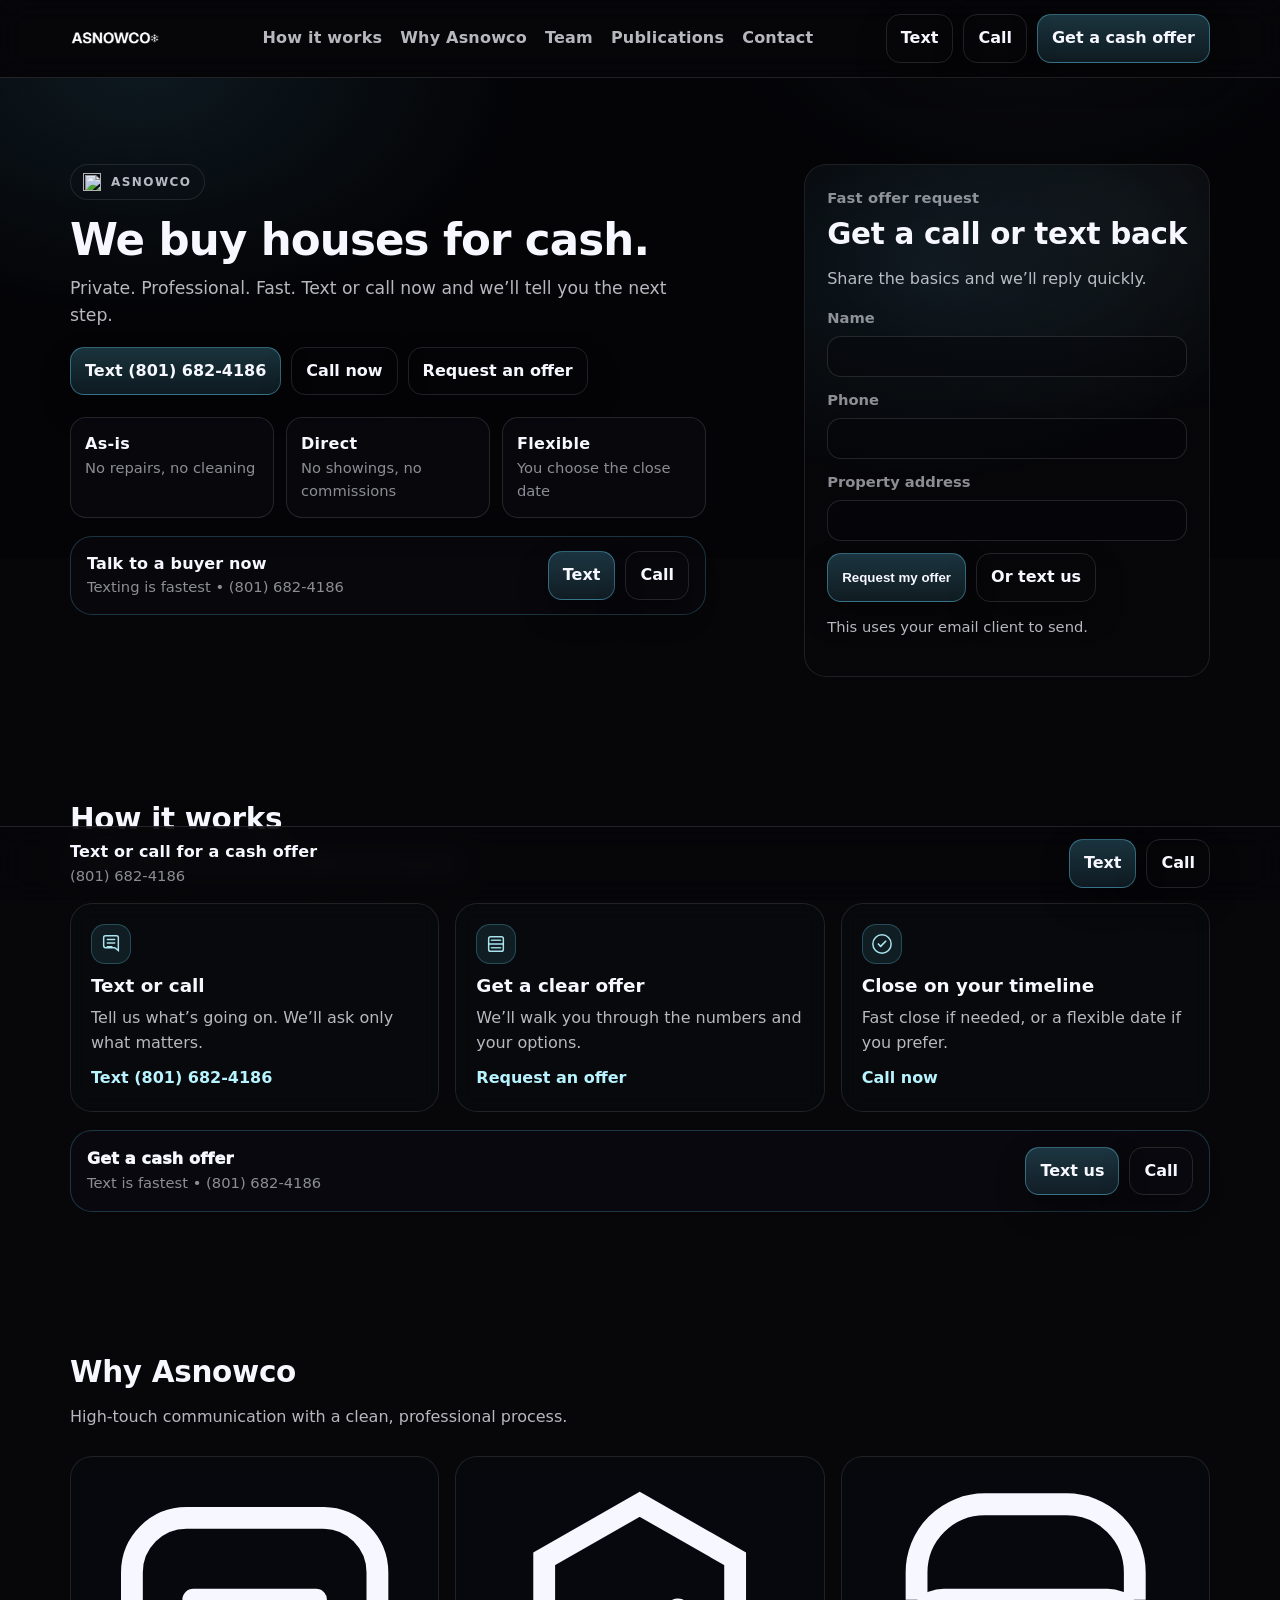
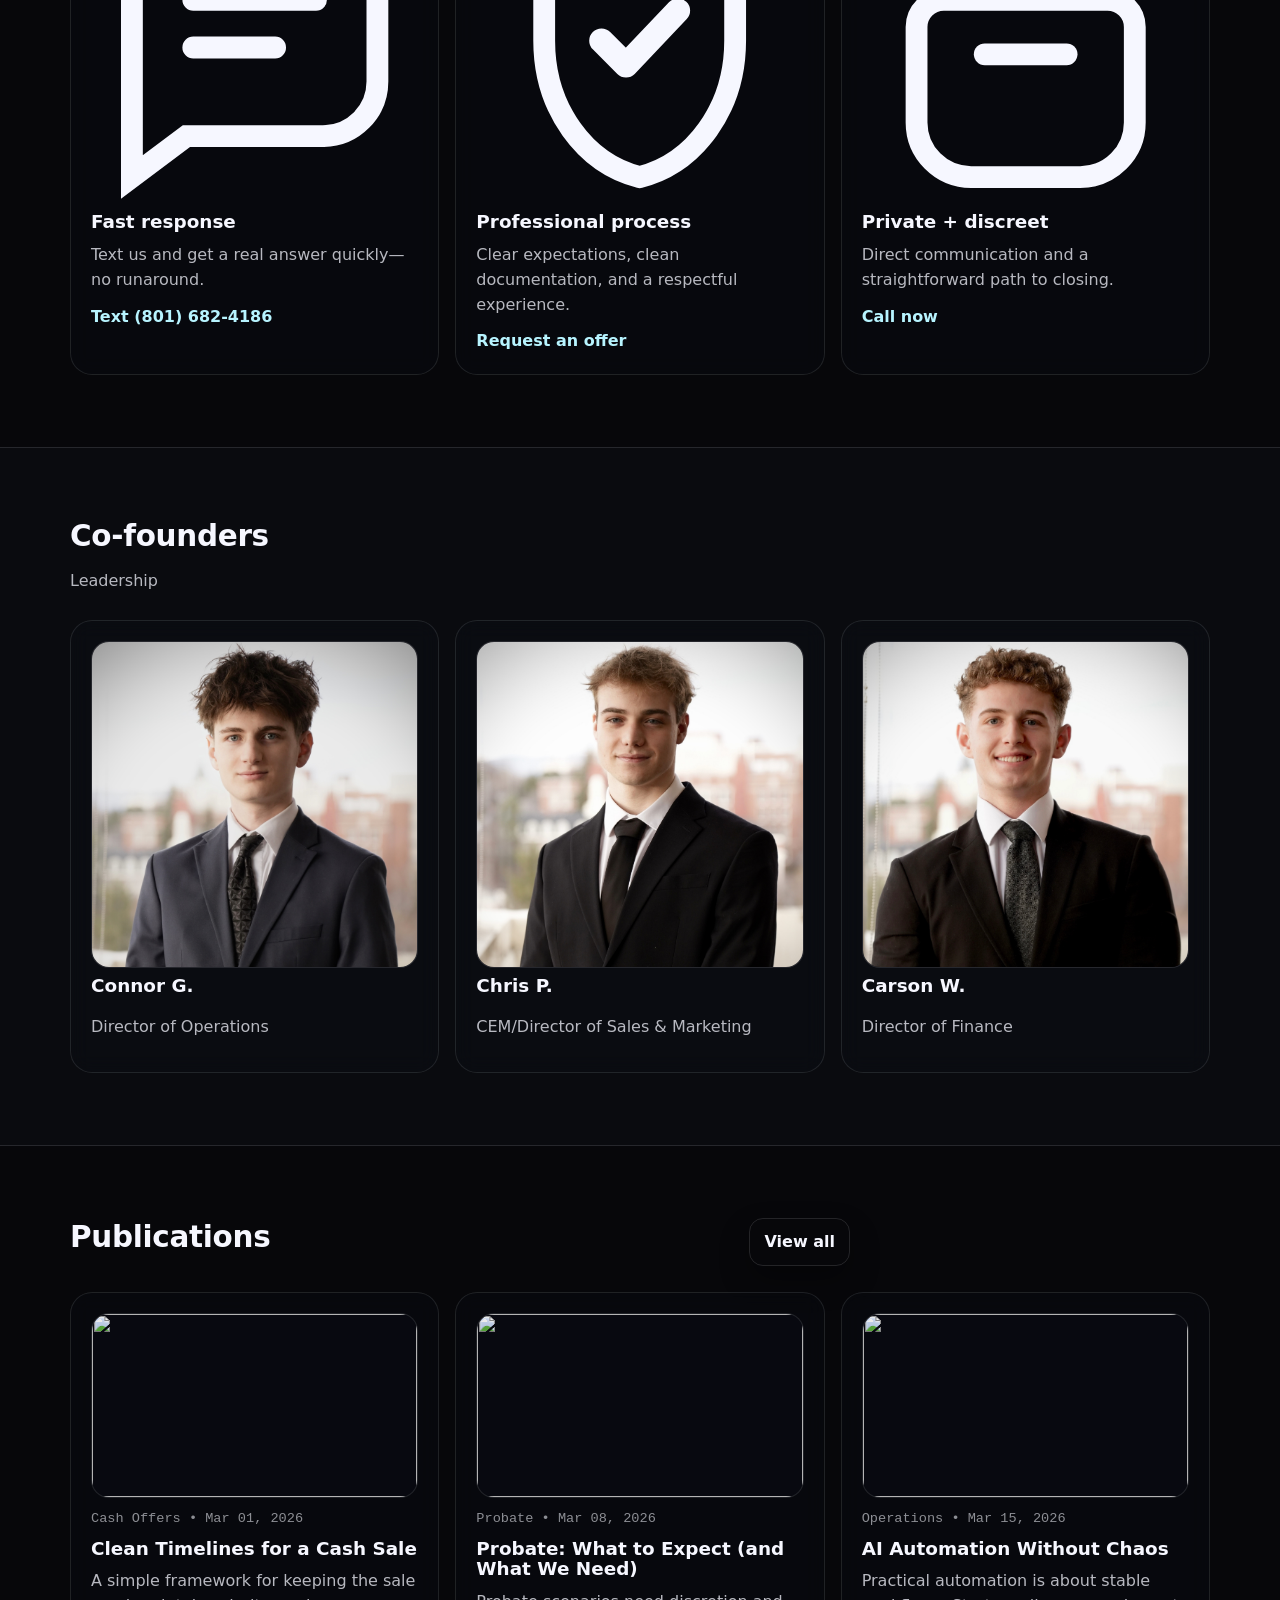
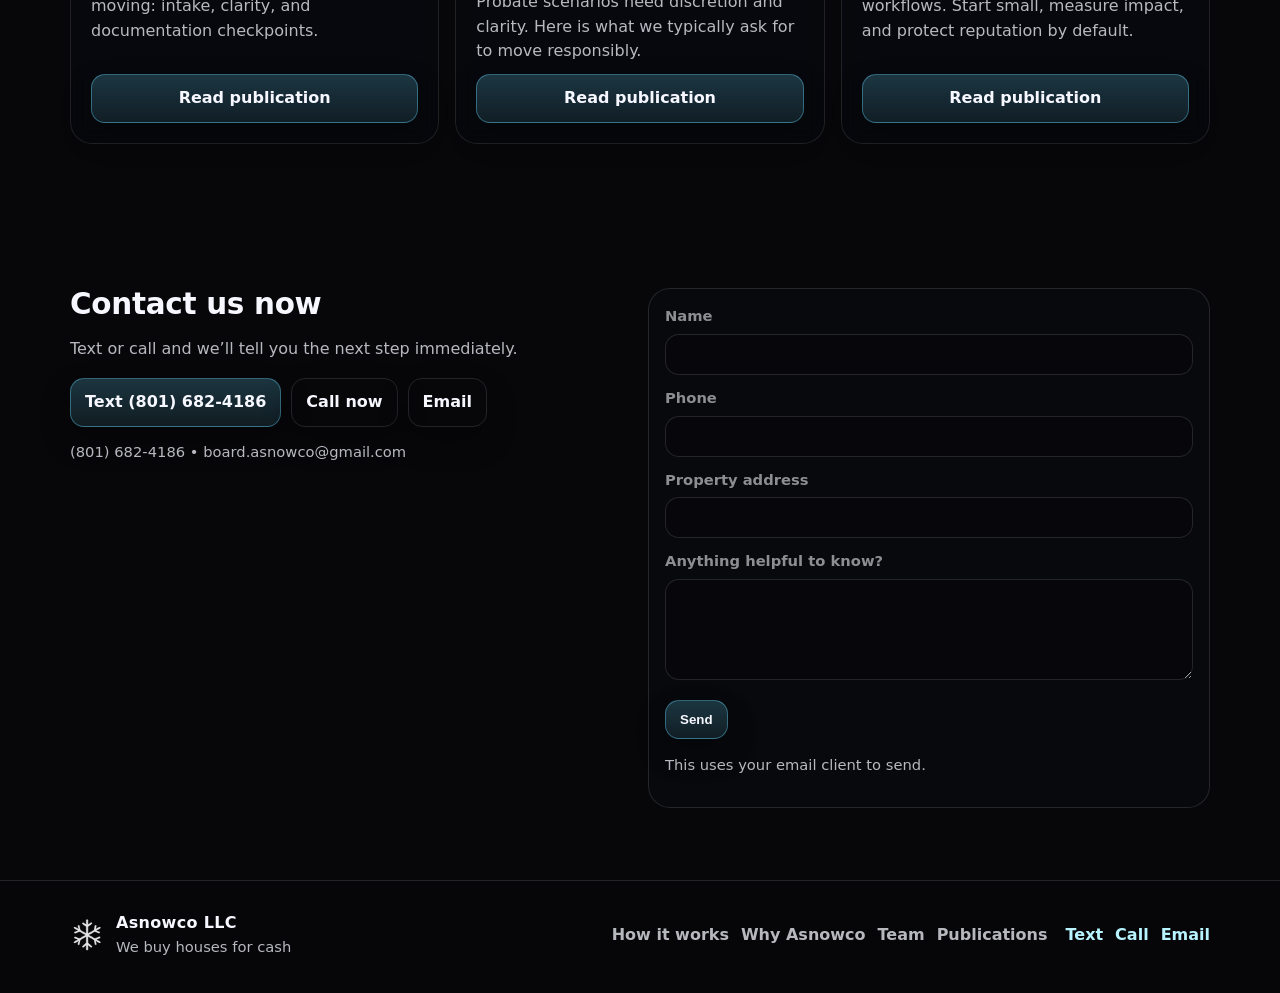
==== commit ad7d8311: "Add files via upload" ====
--- a/index.html
+++ b/index.html
@@ -52,7 +52,7 @@
             <h1>We buy houses for cash.</h1>
             <p class="lead">
               Private. Professional. Fast.
-              Text or call now and we’ll tell you the next step in under 60 seconds.
+              Text or call now and we’ll tell you the next step.
             </p>
 
             <div class="hero-actions">
@@ -266,10 +266,7 @@
       <section class="section" aria-label="Publications preview">
         <div class="container">
           <div class="section-head section-head-row">
-            <div>
-              <h2>Publications</h2>
-              <p class="muted">Short, practical posts. No fluff.</p>
-            </div>
+            <h2>Publications</h2>
             <a class="btn btn-ghost" href="./blog.html">View all</a>
           </div>
 
@@ -321,7 +318,7 @@
         <div class="footer-brand">
           <img class="footer-flake" src="./400pxflake.png" alt="" aria-hidden="true" />
           <div>
-            <div class="footer-title">Asnowco</div>
+            <div class="footer-title">Asnowco LLC</div>
             <div class="muted small">We buy houses for cash</div>
           </div>
         </div>
@@ -331,7 +328,11 @@
           <a href="#team">Team</a>
           <a href="./blog.html">Publications</a>
         </div>
-        <div class="muted small">© <span data-year></span> Asnowco. All rights reserved. <span class="fineprint">Asnowco operates in real estate acquisitions and wholesale transactions where permitted.</span></div>
+        <div class="footer-contact">
+          <a class="link" href="sms:+18016824186">Text</a>
+          <a class="link" href="tel:+18016824186">Call</a>
+          <a class="link" href="mailto:board.asnowco@gmail.com">Email</a>
+        </div>
       </div>
     </footer>
 
--- a/css/styles.css
+++ b/css/styles.css
@@ -68,10 +68,12 @@
 .site-header{
   position:sticky;
   top:0;
-  z-index:50;
+  z-index:1000;
   background:rgba(7,7,10,.62);
   backdrop-filter:blur(14px);
+  -webkit-backdrop-filter:blur(14px);
   border-bottom:1px solid var(--line);
+  isolation:isolate;
 }
 
 .header-inner{
@@ -120,7 +122,7 @@
 .section-alt{background:rgba(14,15,20,.55); border-top:1px solid var(--line); border-bottom:1px solid var(--line)}
 
 .section-head{max-width:780px; margin:0 0 26px}
-.section-head-row{display:flex; align-items:flex-end; justify-content:space-between; gap:16px}
+.section-head-row{display:flex; align-items:center; justify-content:space-between; gap:16px}
 h1,h2,h3{line-height:1.12; margin:0 0 10px}
 
 h1{font-family:var(--sans); font-size:clamp(2.3rem, 3.4vw, 3.7rem); letter-spacing:-.02em}
@@ -214,7 +216,7 @@
 
 
 .panel{border:1px solid rgba(246,247,255,.10); background:rgba(18,21,33,.14); backdrop-filter:blur(12px); border-radius:var(--radius2); padding:22px}
-.panel-kicker{font-family:var(--mono); color:var(--muted2); font-size:.86rem; letter-spacing:.04em}
+.panel-kicker{font-family:var(--sans); color:var(--muted2); font-size:.92rem; letter-spacing:.01em; font-weight:800}
 .panel-title{margin:8px 0 10px}
 
 .panel-hero-photo{
@@ -293,12 +295,15 @@
 .form-row{display:flex; gap:10px; flex-wrap:wrap; margin-top:12px}
 
 .site-footer{border-top:1px solid var(--line); padding:30px 0 34px; background:rgba(7,7,10,.75)}
-.footer-inner{display:grid; grid-template-columns:1.3fr 1fr auto; gap:14px; align-items:center}
+.footer-inner{display:grid; grid-template-columns:1fr auto auto; gap:18px; align-items:center}
 .footer-brand{display:flex; align-items:center; gap:12px}
 .footer-flake{width:34px; height:34px; opacity:.9}
 .footer-title{font-weight:900; letter-spacing:.02em}
-.footer-links{display:flex; gap:12px; flex-wrap:wrap; justify-content:center}
+.footer-links{display:flex; gap:12px; flex-wrap:wrap; justify-content:flex-end}
 .footer-links a{color:var(--muted); font-weight:650}
+
+.footer-contact{display:flex; gap:12px; justify-content:flex-end; flex-wrap:wrap}
+.footer-contact a{font-weight:800}
 
 .sticky-cta{
   position:fixed;
@@ -311,6 +316,8 @@
   border-top:1px solid var(--line);
   backdrop-filter:blur(14px);
 }
+.sticky-cta{transition:transform .22s ease, opacity .22s ease}
+.sticky-cta.is-hidden{transform:translateY(120%); opacity:0; pointer-events:none}
 .sticky-cta-inner{display:flex; align-items:center; justify-content:space-between; gap:14px}
 .sticky-cta-title{font-weight:900; letter-spacing:.01em}
 .sticky-cta-sub{color:var(--muted2); font-size:.92rem}
@@ -330,6 +337,8 @@
   flex-direction:column;
   gap:10px;
 }
+.blog-card-media{width:100%; aspect-ratio:16/9; border-radius:18px; border:1px solid rgba(246,247,255,.10); overflow:hidden; background:rgba(18,21,33,.18)}
+.blog-card-media img{width:100%; height:100%; object-fit:cover; object-position:center; filter:saturate(.9) contrast(1.06); opacity:.92}
 .blog-card .kicker{font-family:var(--mono); color:var(--muted2); font-size:.85rem}
 .blog-card h3{margin:0}
 .blog-card p{margin:0; color:var(--muted)}
@@ -347,6 +356,7 @@
   .footer-inner{grid-template-columns:1fr; text-align:center}
   .footer-brand{justify-content:center}
   .footer-links{justify-content:center}
+  .footer-contact{justify-content:center}
   .header-cta{display:none}
   .nav-toggle{display:inline-flex; align-items:center; justify-content:center}
   .site-nav{
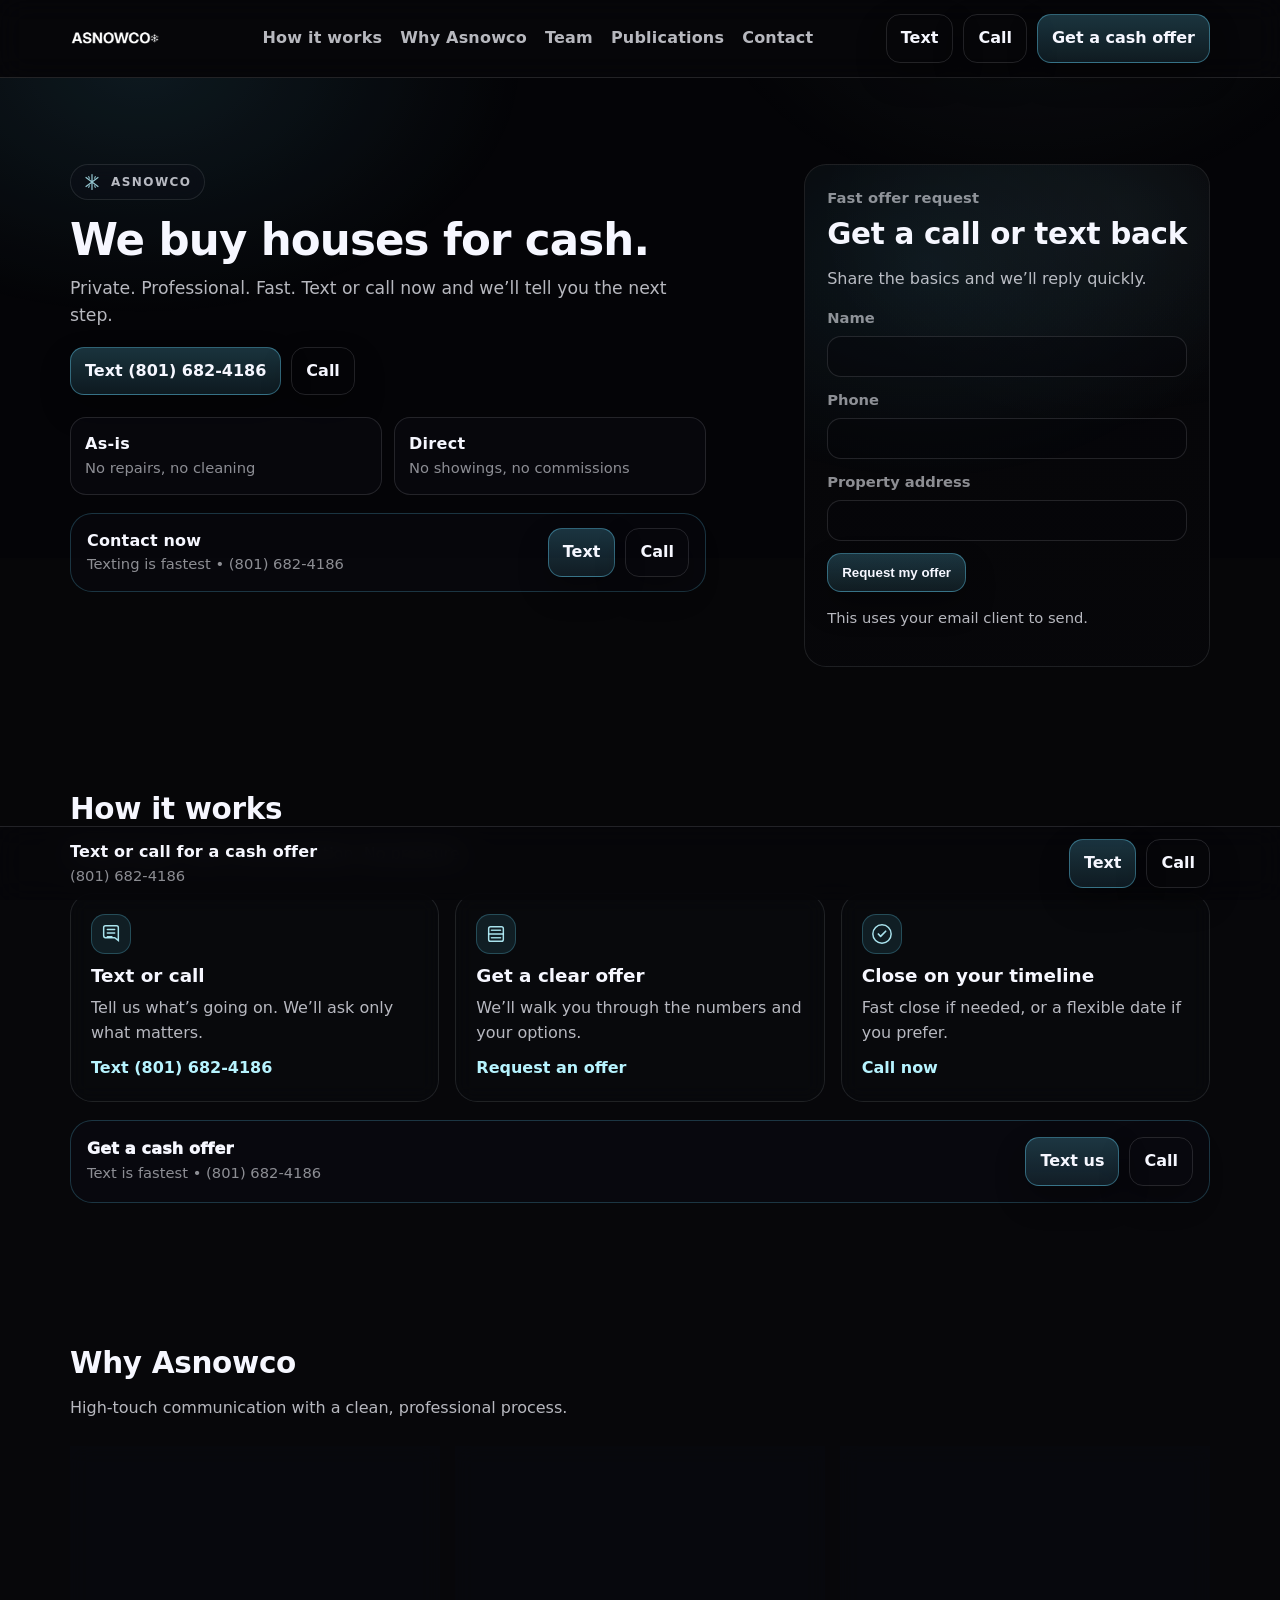
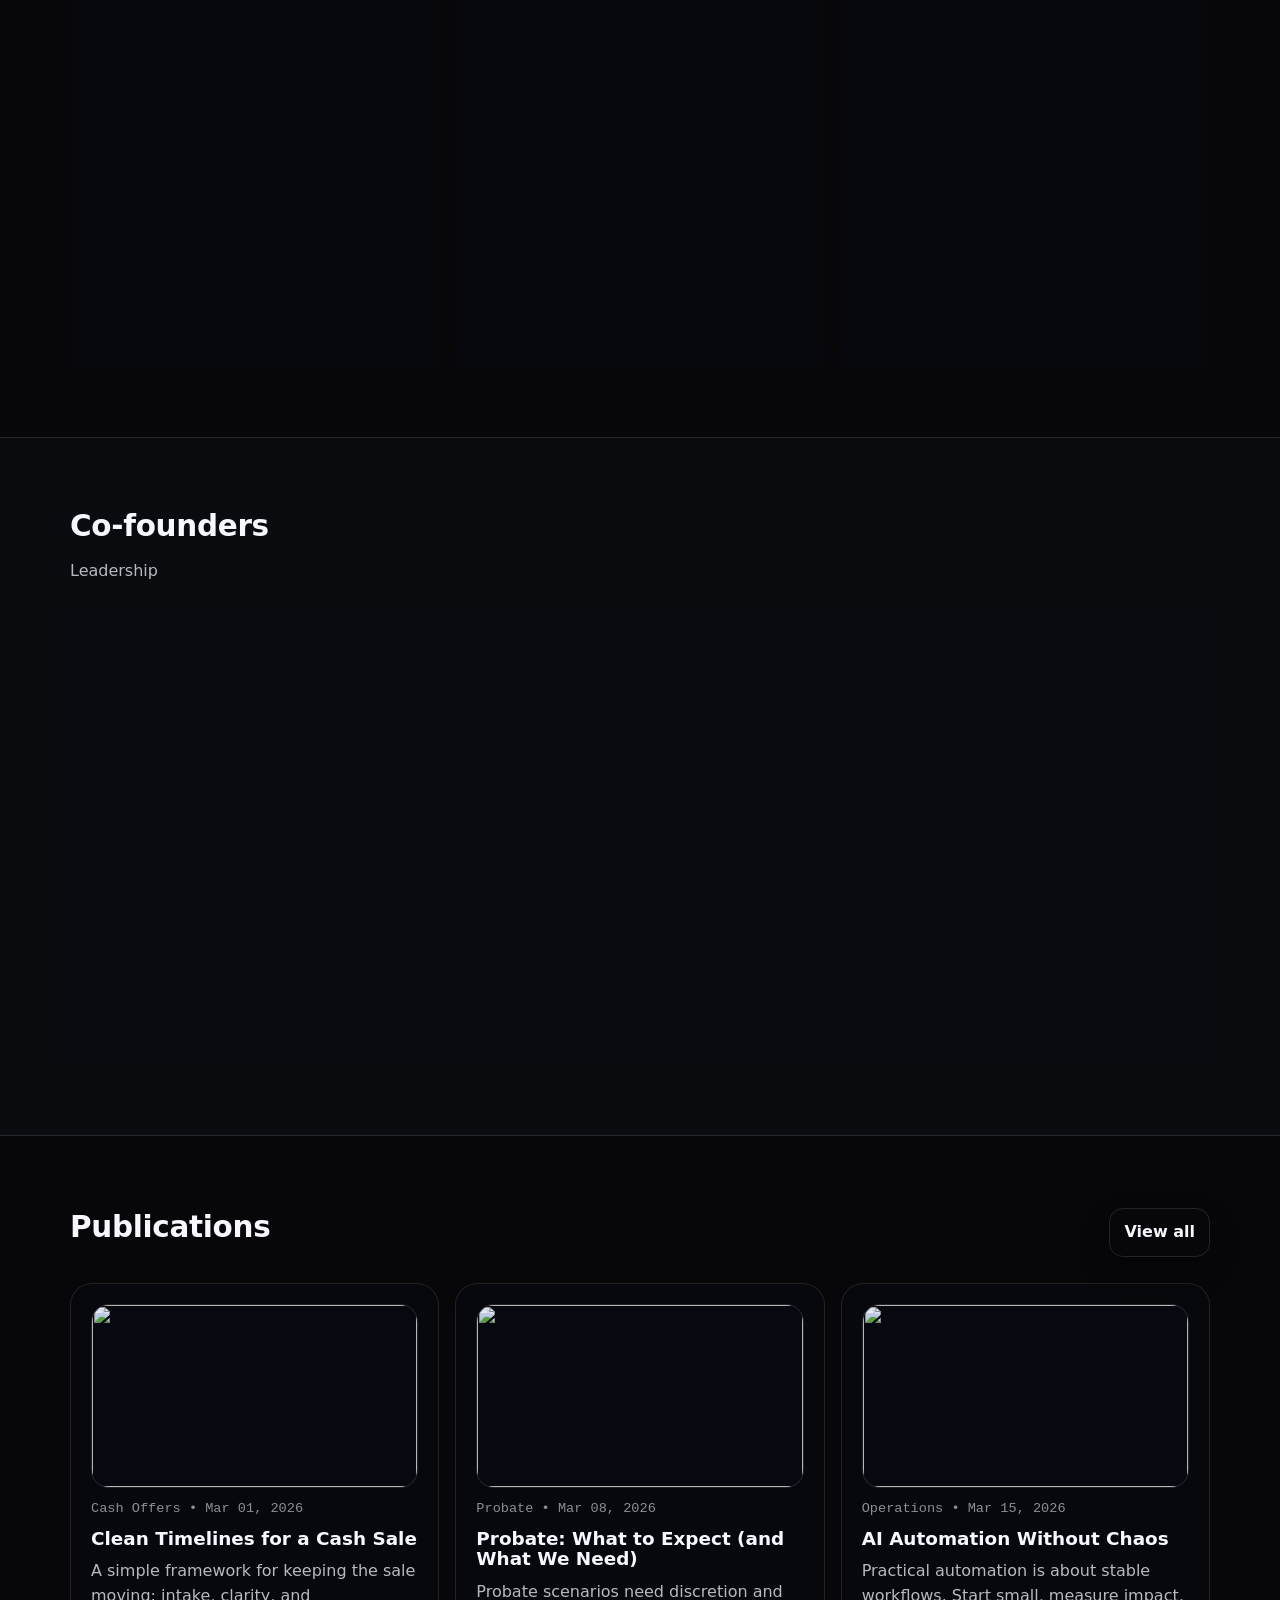
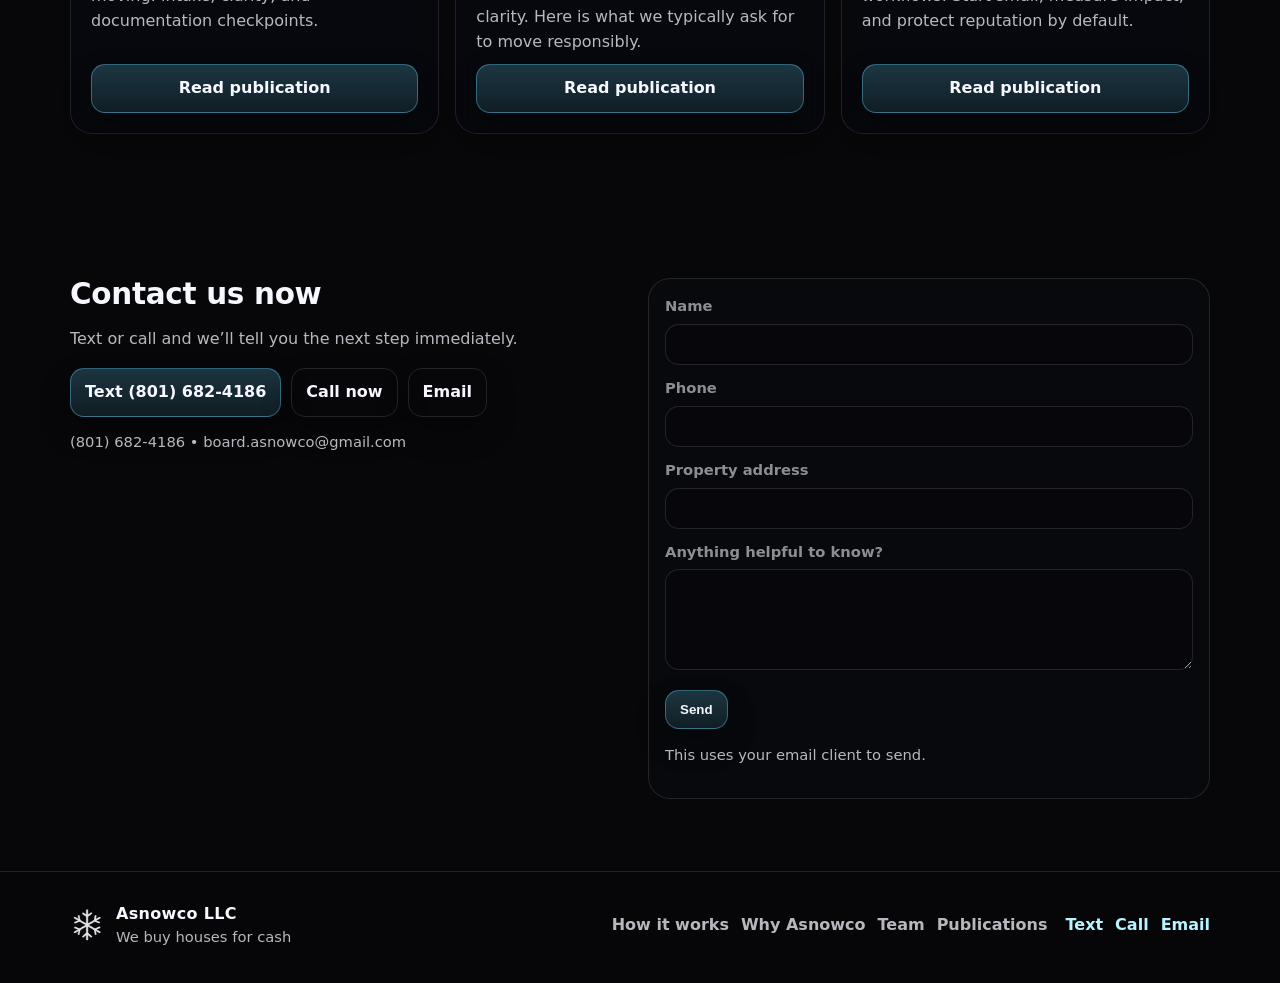
==== commit ac07e8d5: "Add files via upload" ====
--- a/index.html
+++ b/index.html
@@ -45,7 +45,12 @@
         <div class="container hero-inner">
           <div class="hero-copy">
             <div class="eyebrow">
-              <img class="eyebrow-icon" src="./highdefsnowflake.png" alt="" aria-hidden="true" />
+              <span class="eyebrow-icon" aria-hidden="true">
+                <svg viewBox="0 0 24 24" fill="none" xmlns="http://www.w3.org/2000/svg">
+                  <path d="M12 2v20M4 6l16 12M20 6L4 18" stroke="currentColor" stroke-width="1.6" stroke-linecap="round" stroke-linejoin="round" opacity=".95"/>
+                  <path d="M7.5 4.8l1.2 2.2M16.5 4.8l-1.2 2.2M7.5 19.2l1.2-2.2M16.5 19.2l-1.2-2.2" stroke="currentColor" stroke-width="1.6" stroke-linecap="round" opacity=".75"/>
+                </svg>
+              </span>
               <span>Asnowco</span>
             </div>
 
@@ -57,8 +62,7 @@
 
             <div class="hero-actions">
               <a class="btn btn-primary" href="sms:+18016824186">Text (801) 682-4186</a>
-              <a class="btn btn-ghost" href="tel:+18016824186">Call now</a>
-              <a class="btn btn-ghost" href="#contact">Request an offer</a>
+              <a class="btn btn-ghost" href="tel:+18016824186">Call</a>
             </div>
 
             <div class="trust-metrics" role="list" aria-label="Highlights">
@@ -70,15 +74,11 @@
                 <div class="metric-value">Direct</div>
                 <div class="metric-label">No showings, no commissions</div>
               </div>
-              <div class="metric" role="listitem">
-                <div class="metric-value">Flexible</div>
-                <div class="metric-label">You choose the close date</div>
-              </div>
             </div>
 
             <div class="inline-cta" aria-label="Primary contact">
               <div class="inline-cta-left">
-                <div class="inline-cta-title">Talk to a buyer now</div>
+                <div class="inline-cta-title">Contact now</div>
                 <div class="inline-cta-sub">Texting is fastest • (801) 682-4186</div>
               </div>
               <div class="inline-cta-actions">
@@ -108,7 +108,6 @@
                 </label>
                 <div class="form-row">
                   <button class="btn btn-primary" type="submit">Request my offer</button>
-                  <a class="btn btn-ghost" href="sms:+18016824186">Or text us</a>
                 </div>
                 <p class="small muted">This uses your email client to send.</p>
               </form>
@@ -265,7 +264,7 @@
 
       <section class="section" aria-label="Publications preview">
         <div class="container">
-          <div class="section-head section-head-row">
+          <div class="section-head section-head-row publications-head">
             <h2>Publications</h2>
             <a class="btn btn-ghost" href="./blog.html">View all</a>
           </div>
--- a/css/styles.css
+++ b/css/styles.css
@@ -115,6 +115,43 @@
 }
 .btn-ghost{background:transparent}
 
+@keyframes ctaPulse{
+  0%{box-shadow:0 14px 30px rgba(0,0,0,.30), 0 0 0 0 rgba(103,219,255,.00); transform:translateZ(0)}
+  55%{box-shadow:0 14px 30px rgba(0,0,0,.30), 0 0 0 10px rgba(103,219,255,.12)}
+  100%{box-shadow:0 14px 30px rgba(0,0,0,.30), 0 0 0 0 rgba(103,219,255,.00)}
+}
+
+.header-cta .btn[href^="sms:"],
+.header-cta .btn[href^="tel:"],
+.hero-actions .btn[href^="sms:"],
+.hero-actions .btn[href^="tel:"],
+.contact-actions .btn[href^="sms:"],
+.contact-actions .btn[href^="tel:"],
+.sticky-cta .btn[href^="sms:"],
+.sticky-cta .btn[href^="tel:"]{
+  animation:ctaPulse 1.45s ease-in-out infinite;
+}
+
+.header-cta .btn[href^="tel:"],
+.hero-actions .btn[href^="tel:"],
+.contact-actions .btn[href^="tel:"],
+.sticky-cta .btn[href^="tel:"]{
+  animation-delay:.25s;
+}
+
+@media (prefers-reduced-motion: reduce){
+  .header-cta .btn[href^="sms:"],
+  .header-cta .btn[href^="tel:"],
+  .hero-actions .btn[href^="sms:"],
+  .hero-actions .btn[href^="tel:"],
+  .contact-actions .btn[href^="sms:"],
+  .contact-actions .btn[href^="tel:"],
+  .sticky-cta .btn[href^="sms:"],
+  .sticky-cta .btn[href^="tel:"]{
+    animation:none;
+  }
+}
+
 .link{color:var(--accent2); font-weight:700}
 .link:hover{opacity:.9}
 
@@ -124,6 +161,8 @@
 .section-head{max-width:780px; margin:0 0 26px}
 .section-head-row{display:flex; align-items:center; justify-content:space-between; gap:16px}
 h1,h2,h3{line-height:1.12; margin:0 0 10px}
+
+.publications-head{max-width:none}
 
 h1{font-family:var(--sans); font-size:clamp(2.3rem, 3.4vw, 3.7rem); letter-spacing:-.02em}
 h2{font-family:var(--sans); font-size:clamp(1.7rem, 2.3vw, 2.35rem); letter-spacing:-.01em}
@@ -169,11 +208,12 @@
 .hero-inner{display:grid; grid-template-columns:1.15fr .85fr; gap:34px; align-items:start; position:relative}
 
 .eyebrow{display:inline-flex; align-items:center; gap:10px; padding:8px 12px; border-radius:999px; border:1px solid rgba(246,247,255,.10); background:rgba(18,21,33,.22); backdrop-filter:blur(10px); color:var(--muted); font-weight:800; letter-spacing:.12em; text-transform:uppercase; font-size:.75rem; margin:0 0 16px}
-.eyebrow-icon{width:18px; height:18px; opacity:.92; flex:0 0 auto}
+.eyebrow-icon{width:18px; height:18px; display:inline-flex; align-items:center; justify-content:center; opacity:.92; flex:0 0 auto; color:rgba(183,244,255,.92)}
+.eyebrow-icon svg{width:18px; height:18px; display:block}
 
 .hero-actions{display:flex; flex-wrap:wrap; gap:10px; margin:0 0 22px}
 
-.trust-metrics{display:grid; grid-template-columns:repeat(3, minmax(0,1fr)); gap:12px; margin:18px 0 0}
+.trust-metrics{display:grid; grid-template-columns:repeat(2, minmax(0,1fr)); gap:12px; margin:18px 0 0}
 .metric{border:1px solid var(--line); background:rgba(18,21,33,.22); border-radius:var(--radius); padding:14px 14px}
 .metric-value{font-weight:900; letter-spacing:.02em}
 .metric-label{color:var(--muted2); font-size:.92rem}
@@ -351,6 +391,9 @@
   .hero-inner{grid-template-columns:1fr; gap:18px}
   .hero-visual{order:-1; justify-content:stretch}
   .panel{padding:18px}
+  .hero-actions{justify-content:center}
+  .hero-actions .btn{width:100%}
+  .trust-metrics{grid-template-columns:1fr}
   .cards-3,.steps-3,.team-3{grid-template-columns:1fr}
   .contact{grid-template-columns:1fr}
   .footer-inner{grid-template-columns:1fr; text-align:center}
@@ -374,7 +417,9 @@
     gap:14px;
   }
   .site-nav.is-open{display:flex}
-  .inline-cta,.cta-strip{flex-direction:column; align-items:flex-start}
+  .inline-cta,.cta-strip{flex-direction:column; align-items:stretch; text-align:center}
+  .inline-cta-actions,.cta-strip-actions{justify-content:center}
+  .section-head-row{align-items:flex-start}
   .sticky-cta-inner{flex-direction:column; align-items:stretch}
   .sticky-cta-actions{display:grid; grid-template-columns:1fr 1fr}
   .sticky-cta-actions .btn{width:100%}
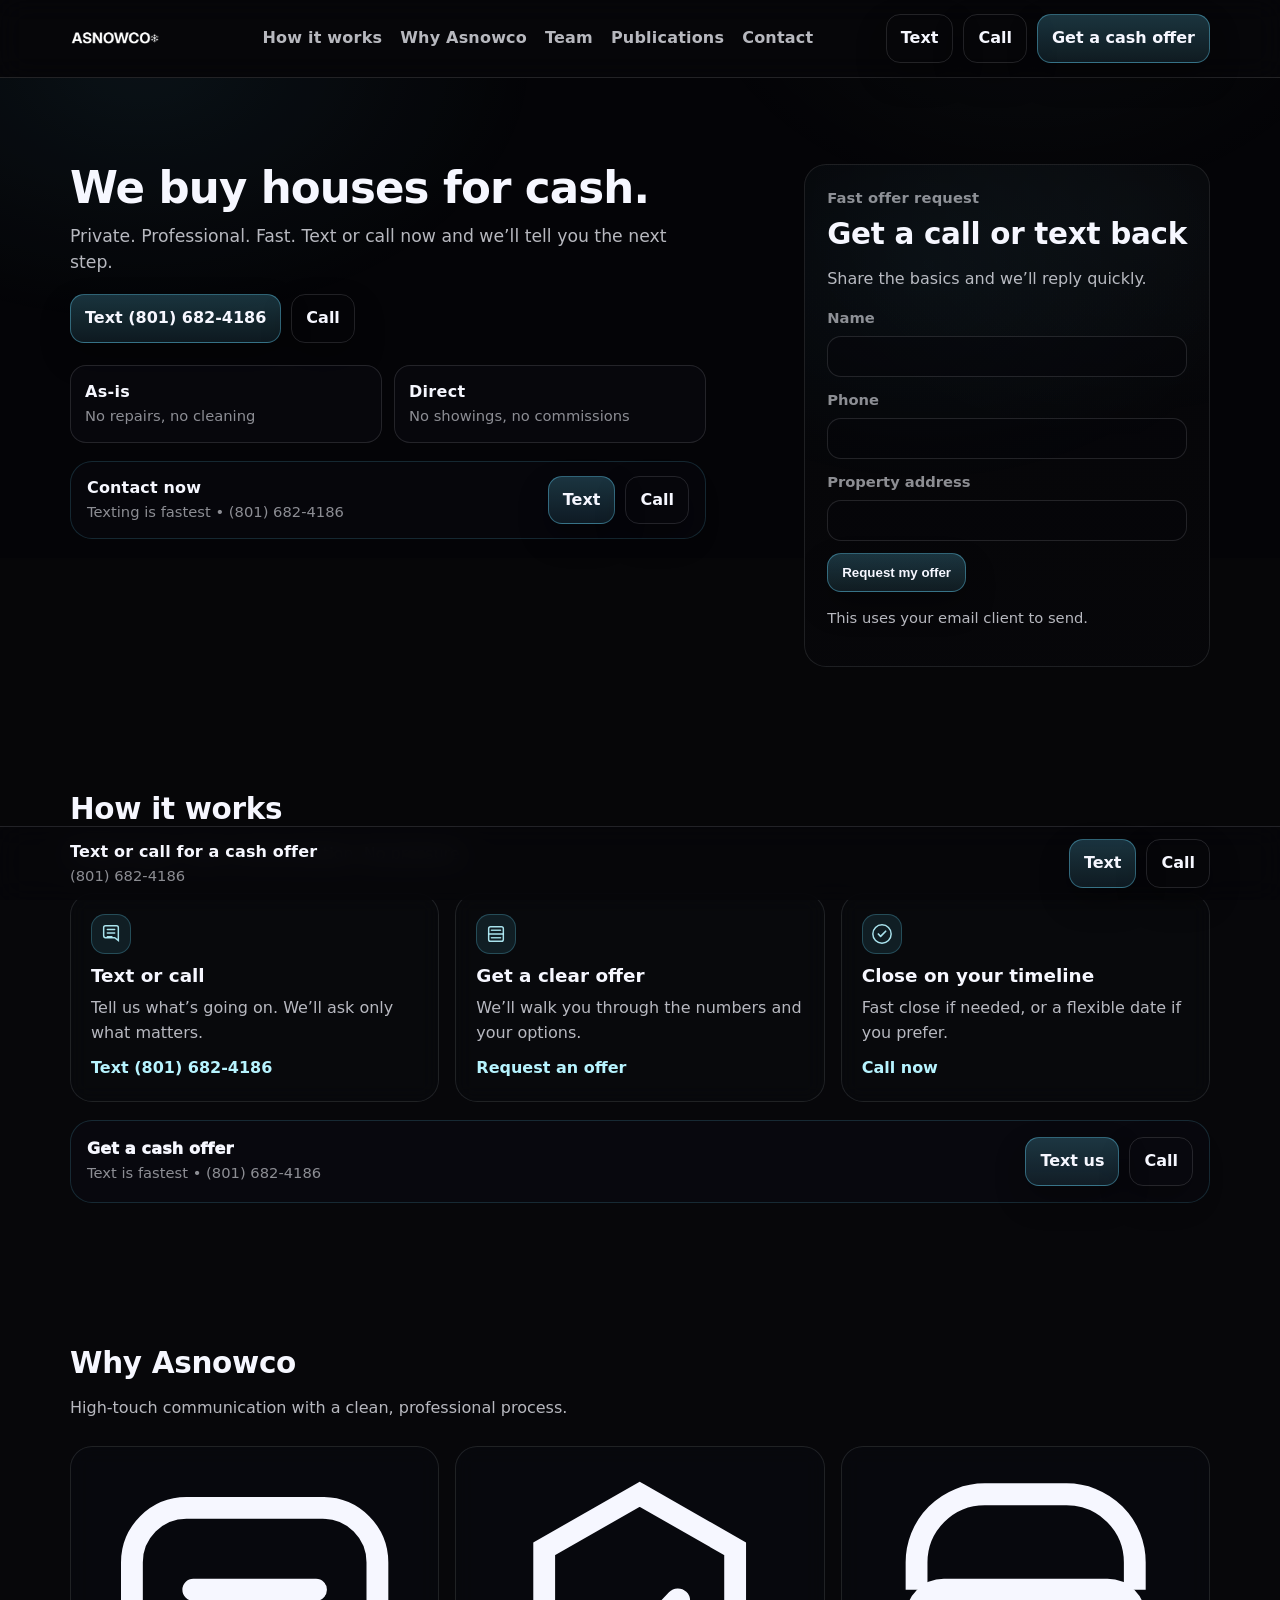
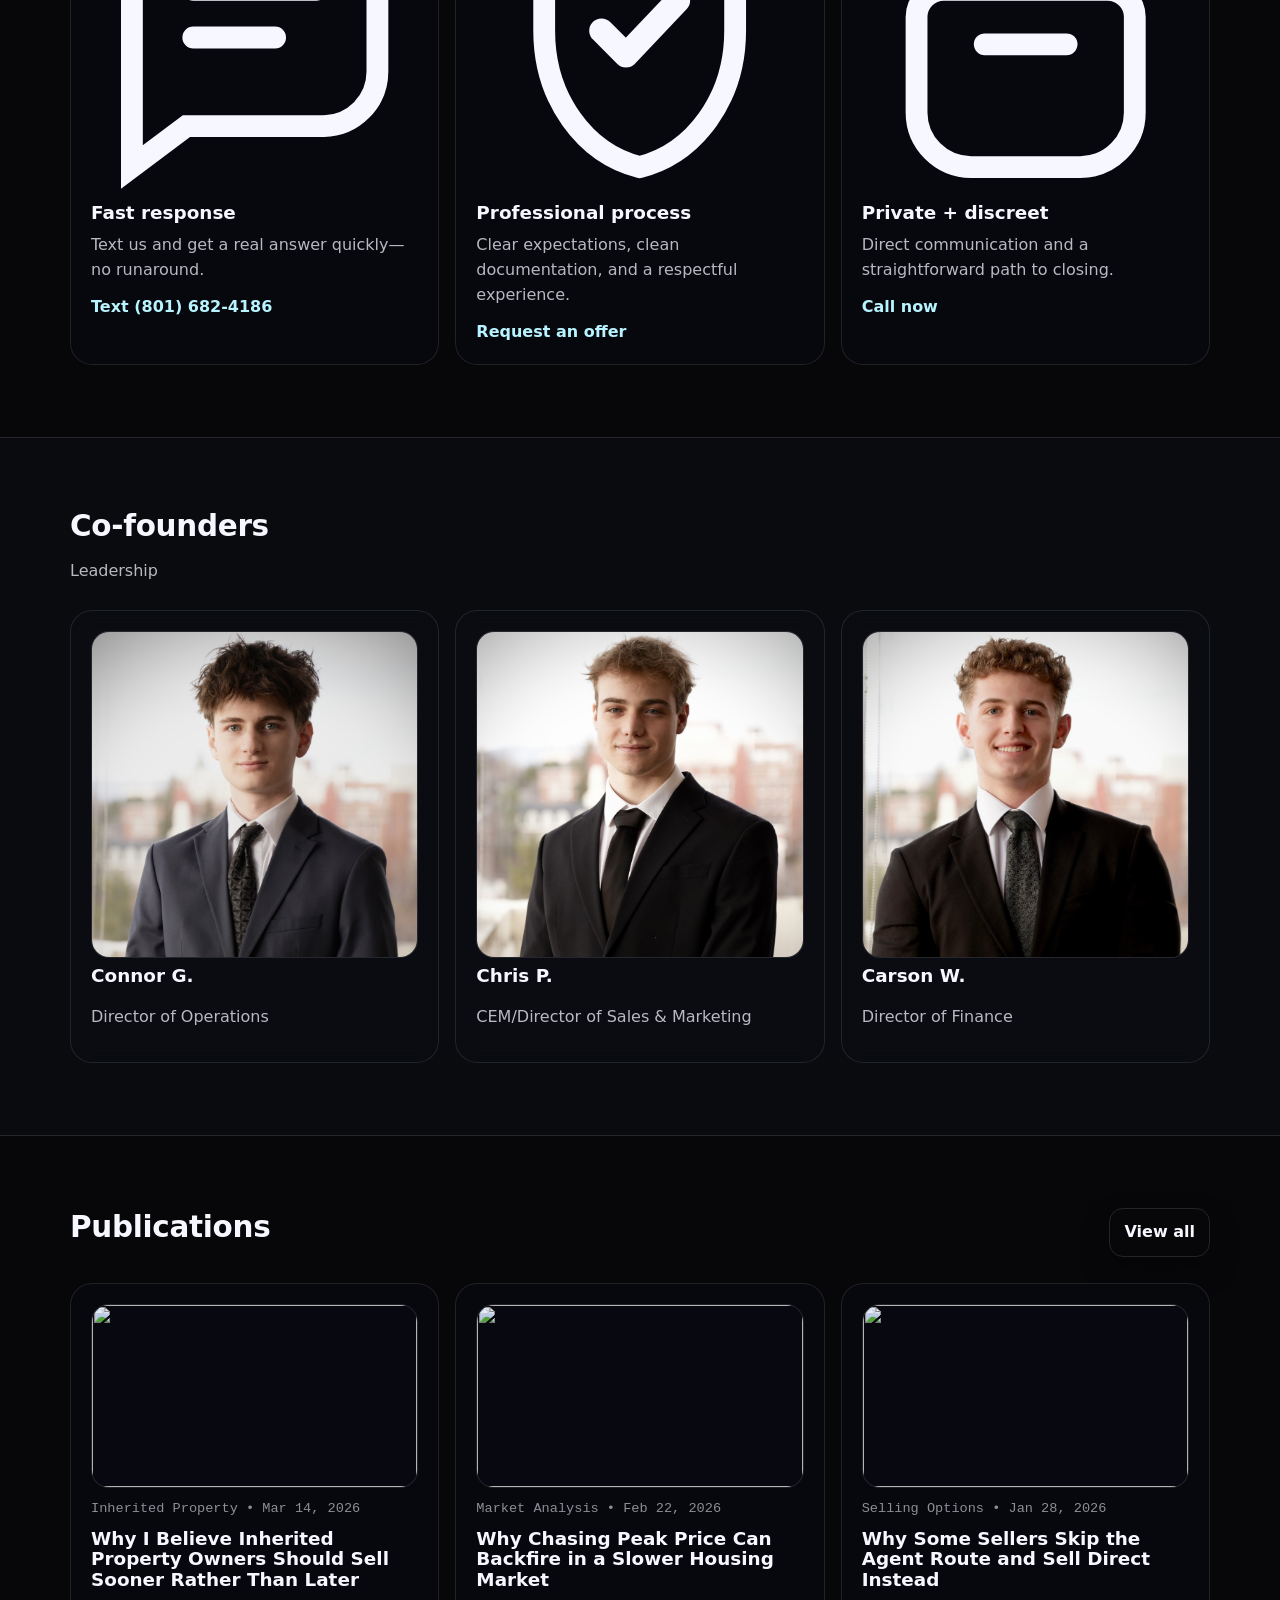
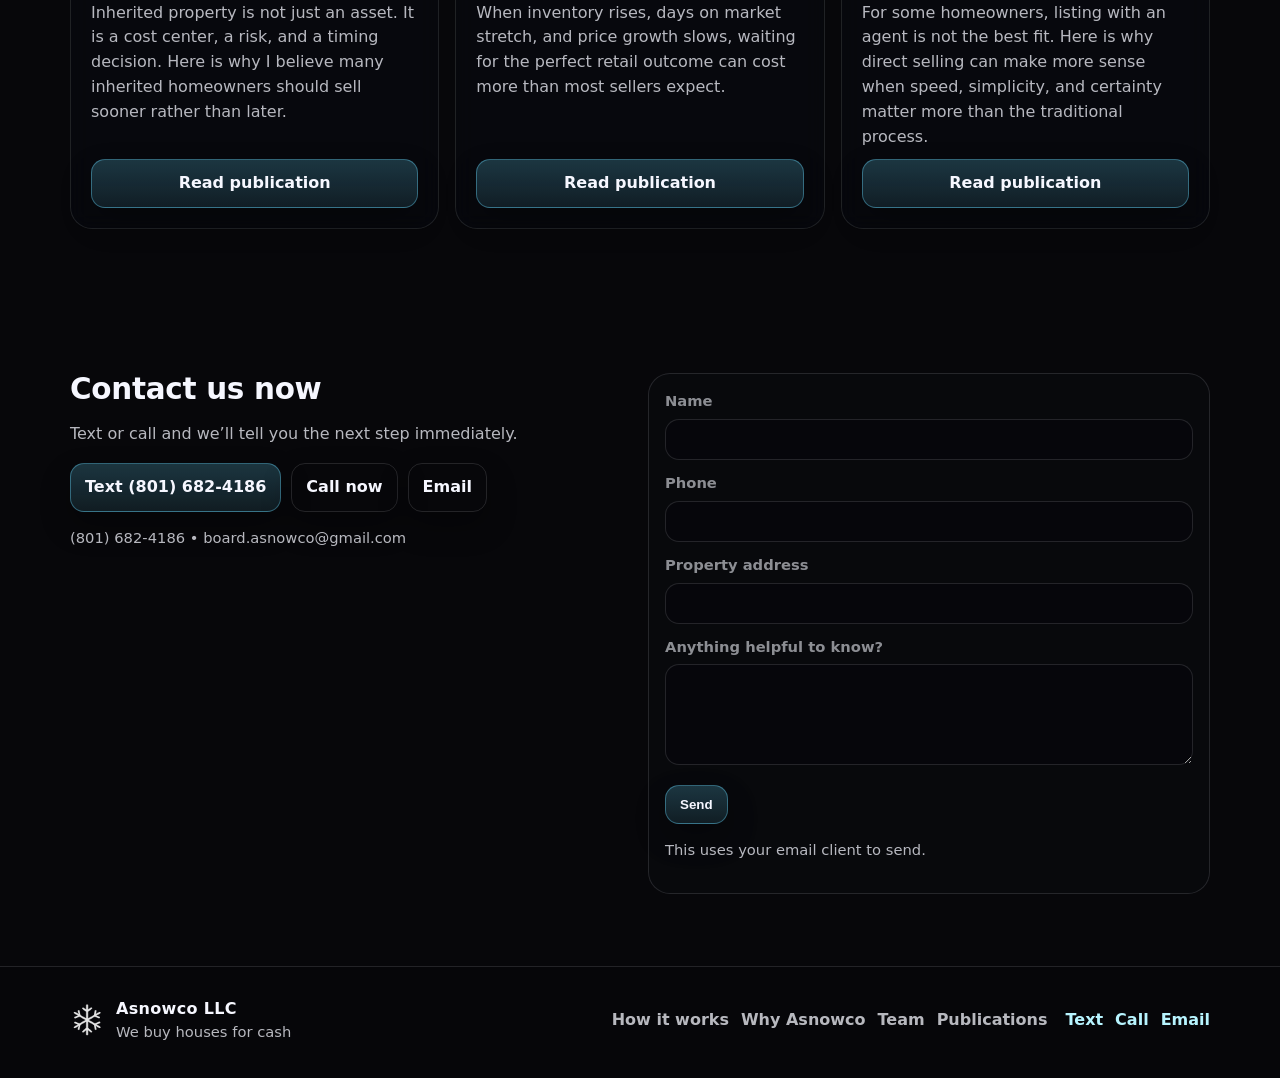
==== commit 87f5255f: "Add files via upload" ====
--- a/index.html
+++ b/index.html
@@ -44,16 +44,6 @@
       <section class="hero" aria-label="Hero">
         <div class="container hero-inner">
           <div class="hero-copy">
-            <div class="eyebrow">
-              <span class="eyebrow-icon" aria-hidden="true">
-                <svg viewBox="0 0 24 24" fill="none" xmlns="http://www.w3.org/2000/svg">
-                  <path d="M12 2v20M4 6l16 12M20 6L4 18" stroke="currentColor" stroke-width="1.6" stroke-linecap="round" stroke-linejoin="round" opacity=".95"/>
-                  <path d="M7.5 4.8l1.2 2.2M16.5 4.8l-1.2 2.2M7.5 19.2l1.2-2.2M16.5 19.2l-1.2-2.2" stroke="currentColor" stroke-width="1.6" stroke-linecap="round" opacity=".75"/>
-                </svg>
-              </span>
-              <span>Asnowco</span>
-            </div>
-
             <h1>We buy houses for cash.</h1>
             <p class="lead">
               Private. Professional. Fast.
--- a/css/styles.css
+++ b/css/styles.css
@@ -117,7 +117,7 @@
 
 @keyframes ctaPulse{
   0%{box-shadow:0 14px 30px rgba(0,0,0,.30), 0 0 0 0 rgba(103,219,255,.00); transform:translateZ(0)}
-  55%{box-shadow:0 14px 30px rgba(0,0,0,.30), 0 0 0 10px rgba(103,219,255,.12)}
+  55%{box-shadow:0 14px 30px rgba(0,0,0,.30), 0 0 0 7px rgba(103,219,255,.08)}
   100%{box-shadow:0 14px 30px rgba(0,0,0,.30), 0 0 0 0 rgba(103,219,255,.00)}
 }
 
@@ -183,8 +183,8 @@
   inset:-160px -140px auto -140px;
   height:520px;
   background:
-    radial-gradient(640px 420px at 18% 28%, rgba(103,219,255,.12), transparent 60%),
-    radial-gradient(540px 380px at 75% 10%, rgba(183,244,255,.06), transparent 62%);
+    radial-gradient(640px 420px at 18% 28%, rgba(103,219,255,.08), transparent 62%),
+    radial-gradient(540px 380px at 75% 10%, rgba(183,244,255,.04), transparent 64%);
   pointer-events:none;
   z-index:-1;
 }
@@ -207,10 +207,6 @@
 
 .hero-inner{display:grid; grid-template-columns:1.15fr .85fr; gap:34px; align-items:start; position:relative}
 
-.eyebrow{display:inline-flex; align-items:center; gap:10px; padding:8px 12px; border-radius:999px; border:1px solid rgba(246,247,255,.10); background:rgba(18,21,33,.22); backdrop-filter:blur(10px); color:var(--muted); font-weight:800; letter-spacing:.12em; text-transform:uppercase; font-size:.75rem; margin:0 0 16px}
-.eyebrow-icon{width:18px; height:18px; display:inline-flex; align-items:center; justify-content:center; opacity:.92; flex:0 0 auto; color:rgba(183,244,255,.92)}
-.eyebrow-icon svg{width:18px; height:18px; display:block}
-
 .hero-actions{display:flex; flex-wrap:wrap; gap:10px; margin:0 0 22px}
 
 .trust-metrics{display:grid; grid-template-columns:repeat(2, minmax(0,1fr)); gap:12px; margin:18px 0 0}
@@ -273,16 +269,16 @@
   position:absolute;
   inset:0;
   background:
-    radial-gradient(520px 360px at 30% 20%, rgba(103,219,255,.10), transparent 62%),
-    radial-gradient(520px 360px at 80% 10%, rgba(183,244,255,.06), transparent 60%);
-  opacity:.8;
+    radial-gradient(520px 360px at 30% 20%, rgba(103,219,255,.07), transparent 64%),
+    radial-gradient(520px 360px at 80% 10%, rgba(183,244,255,.04), transparent 64%);
+  opacity:.65;
   pointer-events:none;
 }
 .panel-hero-photo > *{position:relative}
 
 .inline-cta{
   margin-top:18px;
-  border:1px solid rgba(103,219,255,.22);
+  border:1px solid rgba(103,219,255,.16);
   background:rgba(18,21,33,.18);
   border-radius:var(--radius2);
   padding:14px 16px;
@@ -297,7 +293,7 @@
 
 .cta-strip{
   margin-top:18px;
-  border:1px solid rgba(103,219,255,.22);
+  border:1px solid rgba(103,219,255,.16);
   background:rgba(18,21,33,.18);
   border-radius:var(--radius2);
   padding:16px;
@@ -368,6 +364,8 @@
 .post-back{color:var(--muted); font-weight:700}
 .post-meta{color:var(--muted2); font-family:var(--mono); font-size:.9rem}
 .post-title{margin:0 0 14px}
+.post-media{width:100%; aspect-ratio:16/9; border-radius:22px; border:1px solid rgba(246,247,255,.10); overflow:hidden; background:rgba(18,21,33,.18); margin:0 0 18px}
+.post-media-img{width:100%; height:100%; object-fit:cover; object-position:center; filter:saturate(.9) contrast(1.06); opacity:.94}
 .post-content{color:var(--muted); font-size:1.02rem}
 .post-content p{margin:0 0 14px}
 .post-content h2{margin:26px 0 10px}
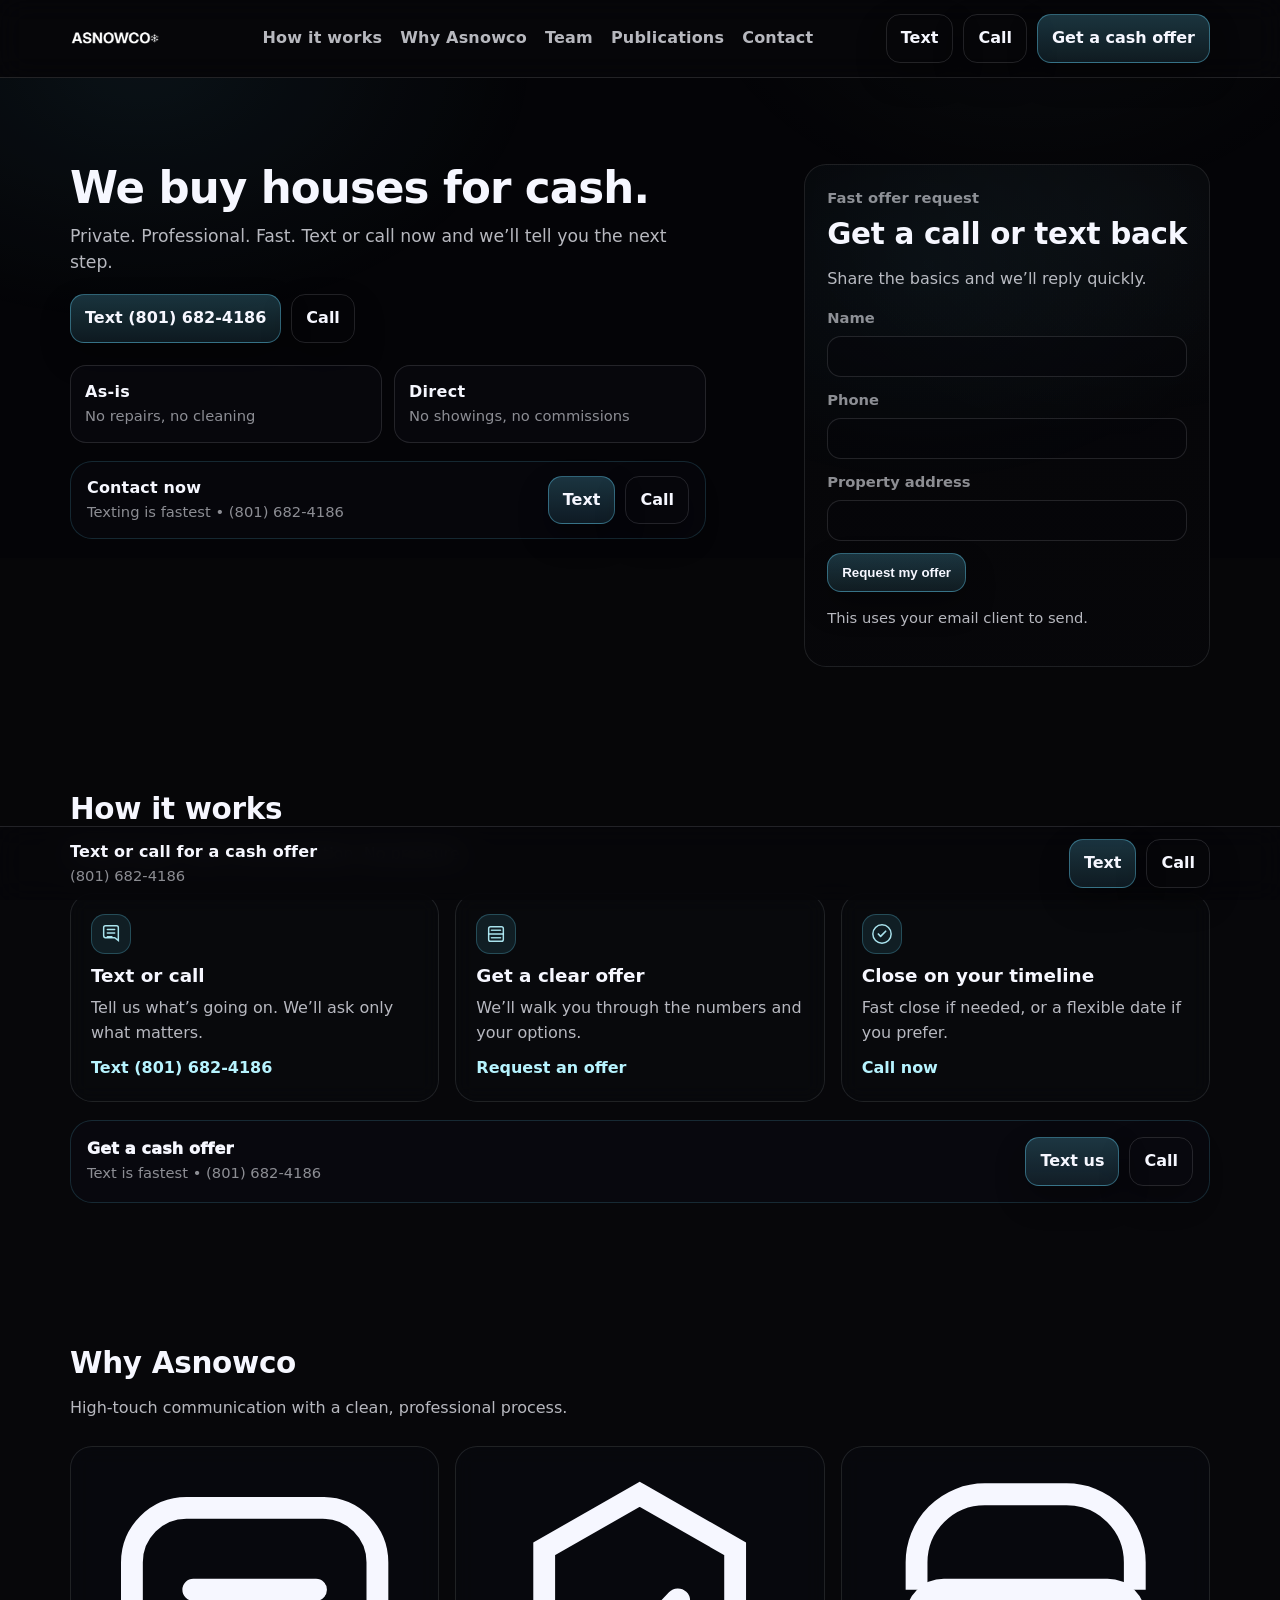
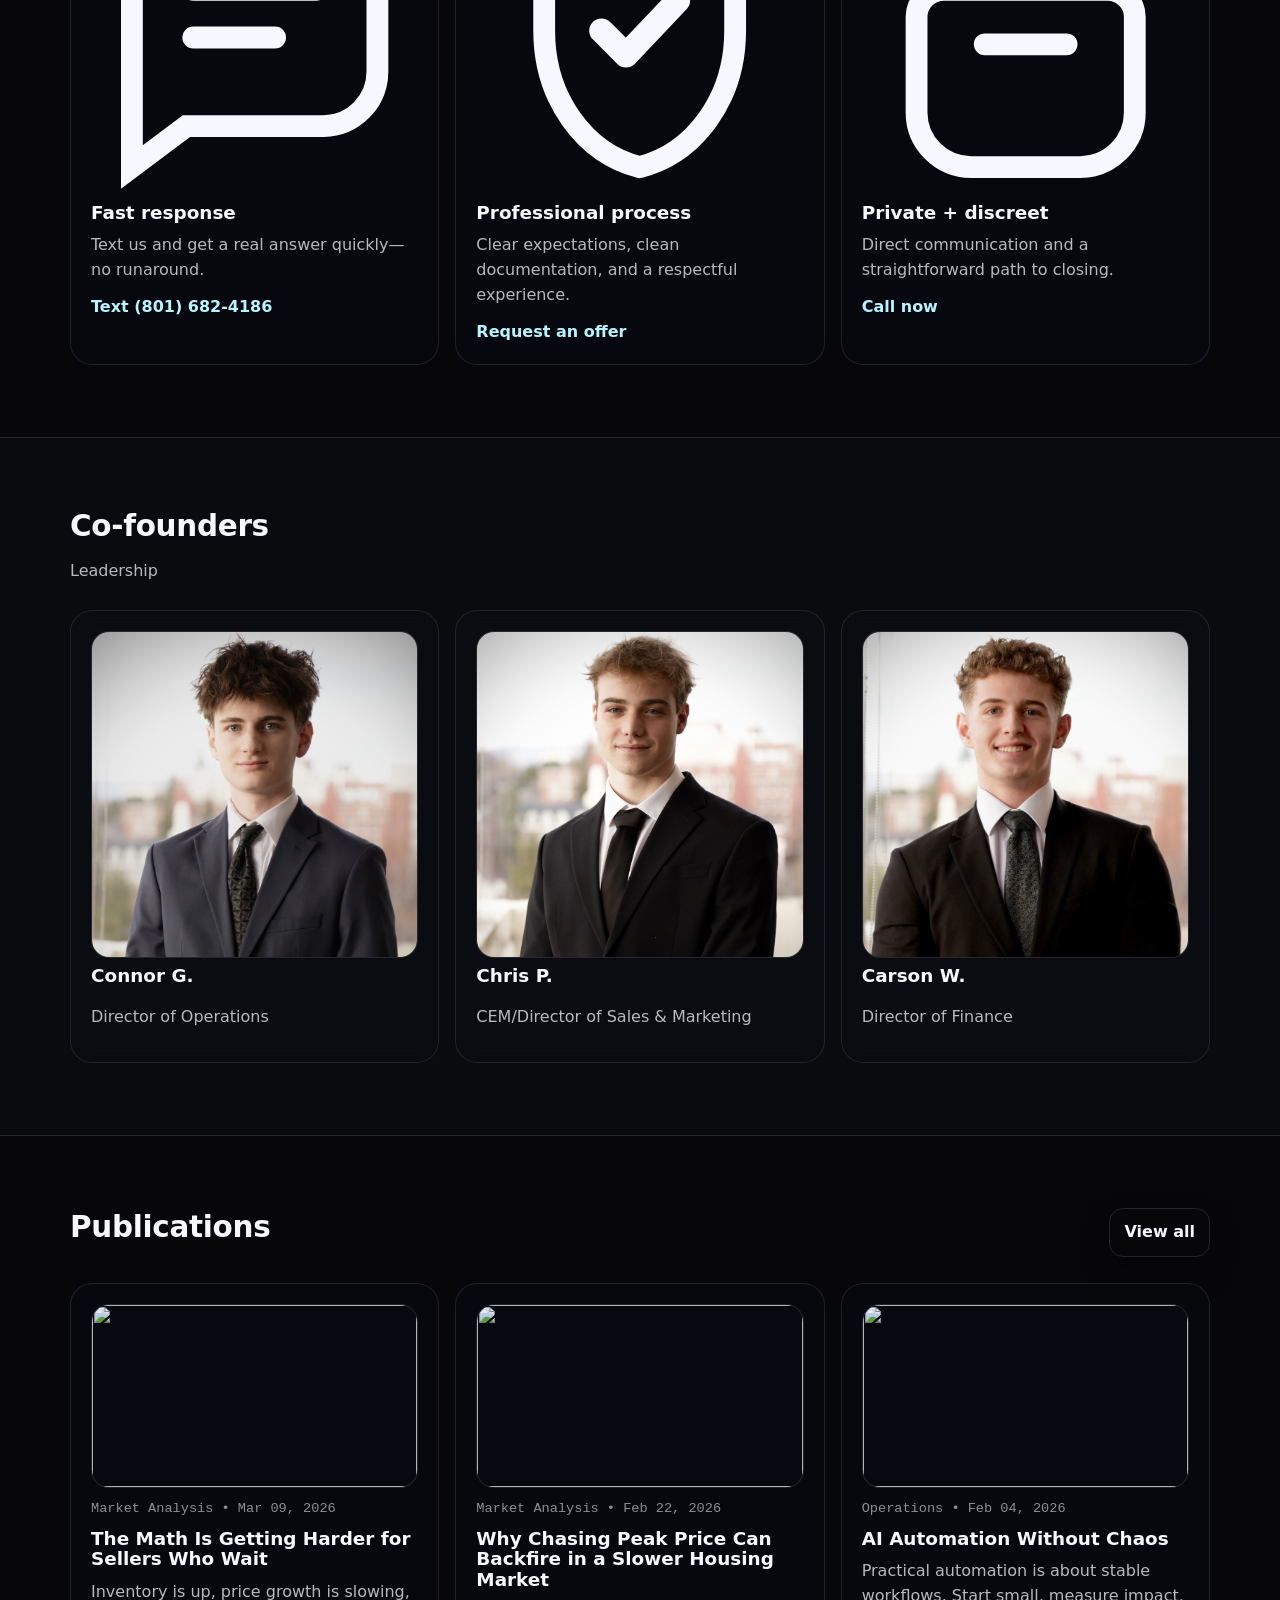
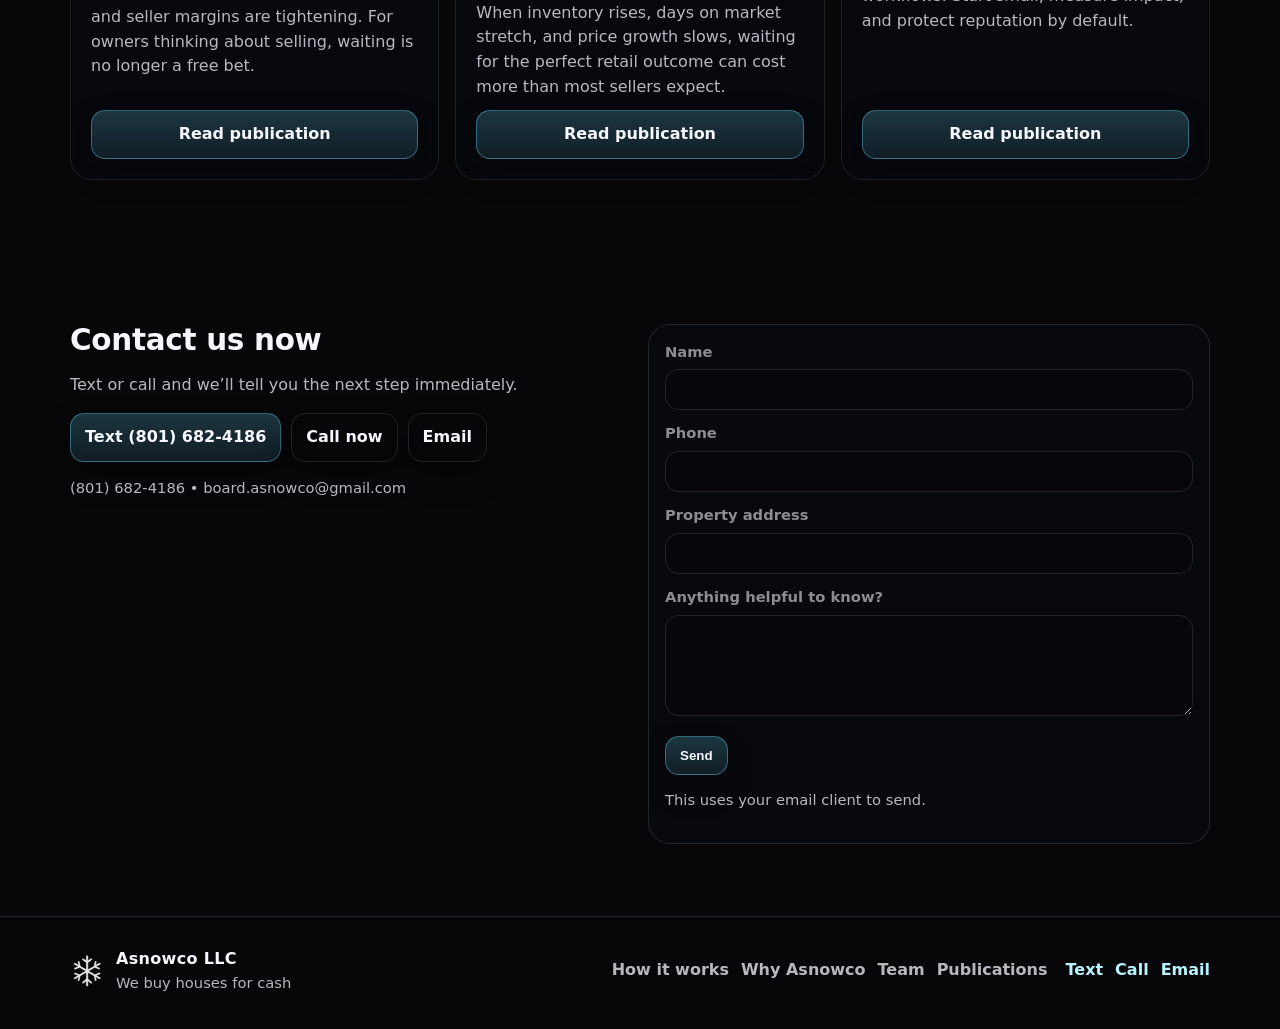
==== commit 58ef19dc: "Add files via upload" ====
--- a/index.html
+++ b/index.html
@@ -46,8 +46,8 @@
           <div class="hero-copy">
             <h1>We buy houses for cash.</h1>
             <p class="lead">
-              Private. Professional. Fast.
-              Text or call now and we’ll tell you the next step.
+              <span class="lead-desktop">Private. Professional. Fast. Text or call now and we’ll tell you the next step.</span>
+              <span class="lead-mobile">Call or text now for a cash offer. (801) 682-4186</span>
             </p>
 
             <div class="hero-actions">
--- a/css/styles.css
+++ b/css/styles.css
@@ -82,6 +82,7 @@
   justify-content:space-between;
   gap:16px;
   padding:14px 0;
+  position:relative;
 }
 
 .brand{display:flex; align-items:center; gap:10px; min-width:120px}
@@ -95,7 +96,6 @@
 
 .nav-toggle{display:none; border:1px solid var(--line); background:rgba(18,21,33,.55); color:var(--text); border-radius:14px; padding:10px; box-shadow:0 10px 20px rgba(0,0,0,.25)}
 .nav-toggle-bar{display:block; width:18px; height:2px; background:var(--text); opacity:.9; border-radius:2px}
-.nav-toggle-bar + .nav-toggle-bar{margin-top:4px}
 
 .btn{
   display:inline-flex;
@@ -116,38 +116,38 @@
 .btn-ghost{background:transparent}
 
 @keyframes ctaPulse{
-  0%{box-shadow:0 14px 30px rgba(0,0,0,.30), 0 0 0 0 rgba(103,219,255,.00); transform:translateZ(0)}
-  55%{box-shadow:0 14px 30px rgba(0,0,0,.30), 0 0 0 7px rgba(103,219,255,.08)}
-  100%{box-shadow:0 14px 30px rgba(0,0,0,.30), 0 0 0 0 rgba(103,219,255,.00)}
-}
-
-.header-cta .btn[href^="sms:"],
-.header-cta .btn[href^="tel:"],
-.hero-actions .btn[href^="sms:"],
-.hero-actions .btn[href^="tel:"],
-.contact-actions .btn[href^="sms:"],
-.contact-actions .btn[href^="tel:"],
-.sticky-cta .btn[href^="sms:"],
-.sticky-cta .btn[href^="tel:"]{
+  0%{transform:translateZ(0) scale(1); filter:brightness(1)}
+  55%{transform:translateZ(0) scale(1.015); filter:brightness(1.08)}
+  100%{transform:translateZ(0) scale(1); filter:brightness(1)}
+}
+
+.header-cta .btn.btn-primary[href^="sms:"],
+.header-cta .btn.btn-primary[href^="tel:"],
+.hero-actions .btn.btn-primary[href^="sms:"],
+.hero-actions .btn.btn-primary[href^="tel:"],
+.contact-actions .btn.btn-primary[href^="sms:"],
+.contact-actions .btn.btn-primary[href^="tel:"],
+.sticky-cta .btn.btn-primary[href^="sms:"],
+.sticky-cta .btn.btn-primary[href^="tel:"]{
   animation:ctaPulse 1.45s ease-in-out infinite;
 }
 
-.header-cta .btn[href^="tel:"],
-.hero-actions .btn[href^="tel:"],
-.contact-actions .btn[href^="tel:"],
-.sticky-cta .btn[href^="tel:"]{
+.header-cta .btn.btn-primary[href^="tel:"],
+.hero-actions .btn.btn-primary[href^="tel:"],
+.contact-actions .btn.btn-primary[href^="tel:"],
+.sticky-cta .btn.btn-primary[href^="tel:"]{
   animation-delay:.25s;
 }
 
 @media (prefers-reduced-motion: reduce){
-  .header-cta .btn[href^="sms:"],
-  .header-cta .btn[href^="tel:"],
-  .hero-actions .btn[href^="sms:"],
-  .hero-actions .btn[href^="tel:"],
-  .contact-actions .btn[href^="sms:"],
-  .contact-actions .btn[href^="tel:"],
-  .sticky-cta .btn[href^="sms:"],
-  .sticky-cta .btn[href^="tel:"]{
+  .header-cta .btn.btn-primary[href^="sms:"],
+  .header-cta .btn.btn-primary[href^="tel:"],
+  .hero-actions .btn.btn-primary[href^="sms:"],
+  .hero-actions .btn.btn-primary[href^="tel:"],
+  .contact-actions .btn.btn-primary[href^="sms:"],
+  .contact-actions .btn.btn-primary[href^="tel:"],
+  .sticky-cta .btn.btn-primary[href^="sms:"],
+  .sticky-cta .btn.btn-primary[href^="tel:"]{
     animation:none;
   }
 }
@@ -171,6 +171,8 @@
 .lead{font-size:1.08rem; color:var(--muted); margin:0 0 18px; max-width:58ch}
 .muted{color:var(--muted)}
 .small{font-size:.92rem}
+
+.lead-mobile{display:none}
 
 .fineprint{color:var(--muted2)}
 
@@ -250,7 +252,6 @@
 .step-action{margin-top:10px}
 .step p{margin:0; color:var(--muted)}
 
-
 .panel{border:1px solid rgba(246,247,255,.10); background:rgba(18,21,33,.14); backdrop-filter:blur(12px); border-radius:var(--radius2); padding:22px}
 .panel-kicker{font-family:var(--sans); color:var(--muted2); font-size:.92rem; letter-spacing:.01em; font-weight:800}
 .panel-title{margin:8px 0 10px}
@@ -384,14 +385,36 @@
 
 @media (max-width: 980px){
   body{padding-bottom:94px}
-  .section{padding:56px 0}
-  .hero{padding:62px 0 38px}
+  .section{padding:40px 0}
+  .hero{padding:46px 0 26px}
   .hero-inner{grid-template-columns:1fr; gap:18px}
   .hero-visual{order:-1; justify-content:stretch}
-  .panel{padding:18px}
+  .panel{padding:14px}
+  h1{font-size:clamp(1.65rem, 7.2vw, 2.25rem)}
+  h2{font-size:clamp(1.35rem, 5.8vw, 1.7rem)}
+  h3{font-size:1.05rem}
+  .lead{font-size:.96rem; max-width:none; margin-bottom:14px}
+  .muted{font-size:.96rem}
+  .small{font-size:.88rem}
+
+  .lead-desktop{display:none}
+  .lead-mobile{display:inline}
+
   .hero-actions{justify-content:center}
   .hero-actions .btn{width:100%}
   .trust-metrics{grid-template-columns:1fr}
+  .trust-metrics{margin-top:12px}
+  .metric{padding:12px}
+  .metric-value{font-size:1.02rem}
+  .metric-label{font-size:.9rem}
+
+  .cards-3,.steps-3,.team-3{gap:10px}
+  .card,.step{padding:14px}
+  .card svg,.step svg{width:18px; height:18px}
+
+  .panel-hero-photo{min-height:unset}
+  .panel-hero-photo{background-position:center}
+
   .cards-3,.steps-3,.team-3{grid-template-columns:1fr}
   .contact{grid-template-columns:1fr}
   .footer-inner{grid-template-columns:1fr; text-align:center}
@@ -399,7 +422,7 @@
   .footer-links{justify-content:center}
   .footer-contact{justify-content:center}
   .header-cta{display:none}
-  .nav-toggle{display:inline-flex; align-items:center; justify-content:center}
+  .nav-toggle{display:inline-flex; flex-direction:column; align-items:center; justify-content:center; gap:4px}
   .site-nav{
     position:absolute;
     top:64px;
@@ -409,16 +432,28 @@
     border-bottom:1px solid var(--line);
     background:rgba(7,7,10,.92);
     backdrop-filter:blur(14px);
+    -webkit-backdrop-filter:blur(14px);
     display:none;
     flex-direction:column;
-    align-items:flex-start;
+    align-items:stretch;
     gap:14px;
+    z-index:1200;
   }
+  .site-nav a{width:100%}
   .site-nav.is-open{display:flex}
   .inline-cta,.cta-strip{flex-direction:column; align-items:stretch; text-align:center}
   .inline-cta-actions,.cta-strip-actions{justify-content:center}
-  .section-head-row{align-items:flex-start}
+  .section-head-row{flex-direction:column; align-items:center; text-align:center}
   .sticky-cta-inner{flex-direction:column; align-items:stretch}
   .sticky-cta-actions{display:grid; grid-template-columns:1fr 1fr}
   .sticky-cta-actions .btn{width:100%}
-}
+
+  .blog-card h3,
+  .blog-card p{
+    display:-webkit-box;
+    -webkit-box-orient:vertical;
+    overflow:hidden;
+  }
+  .blog-card h3{-webkit-line-clamp:2; line-clamp:2}
+  .blog-card p{-webkit-line-clamp:3; line-clamp:3}
+}
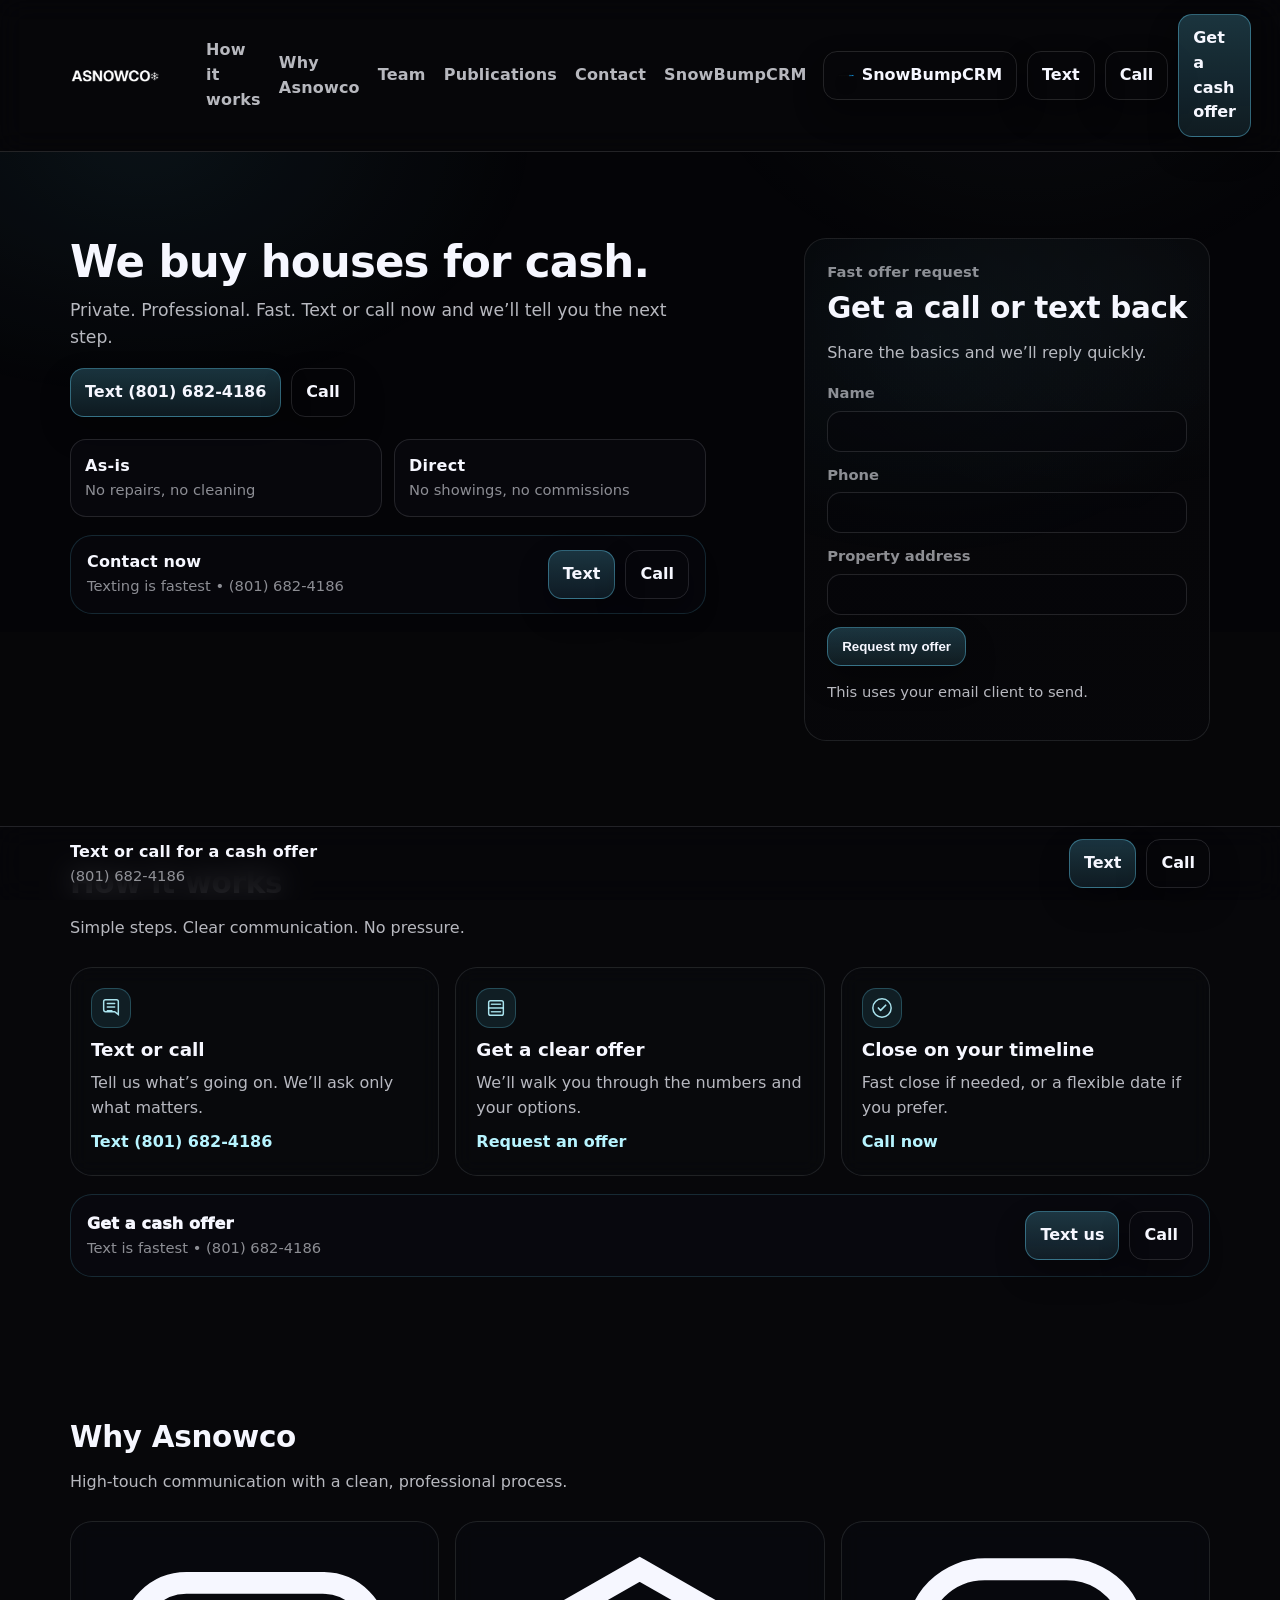
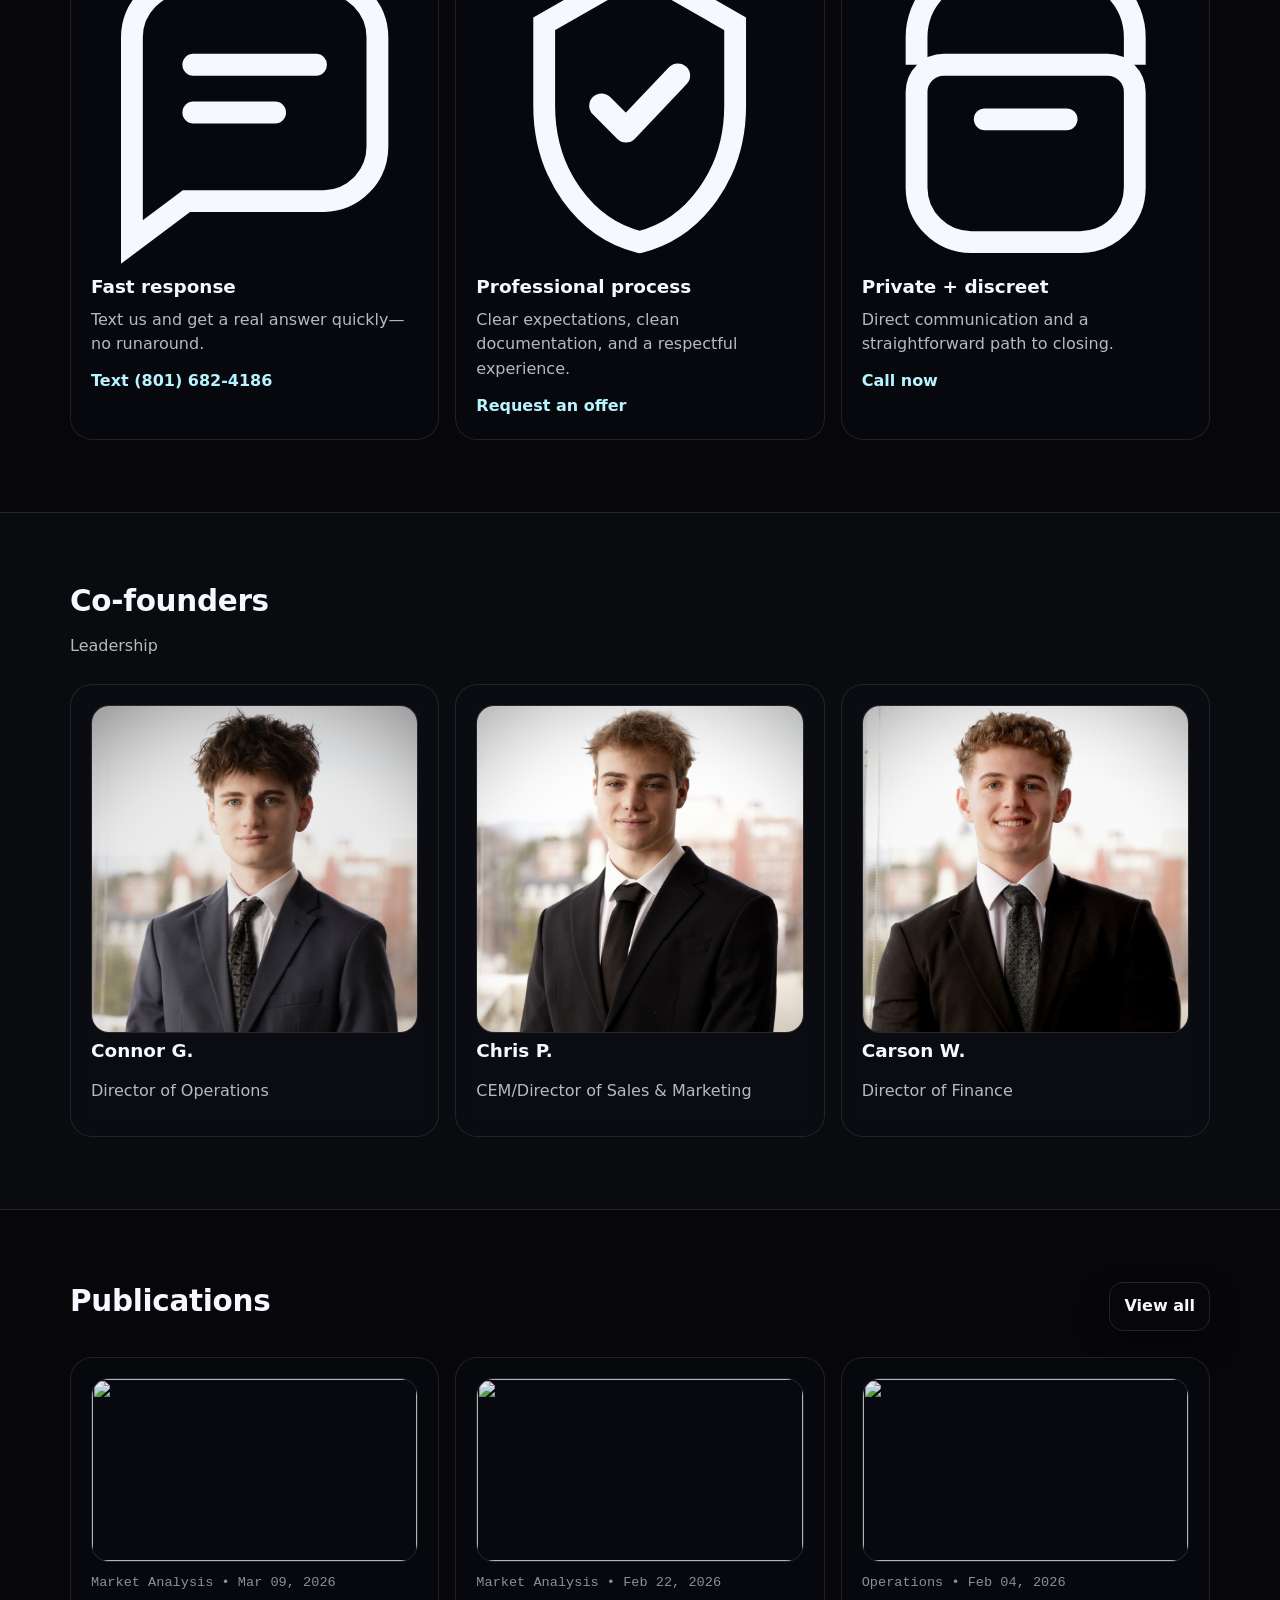
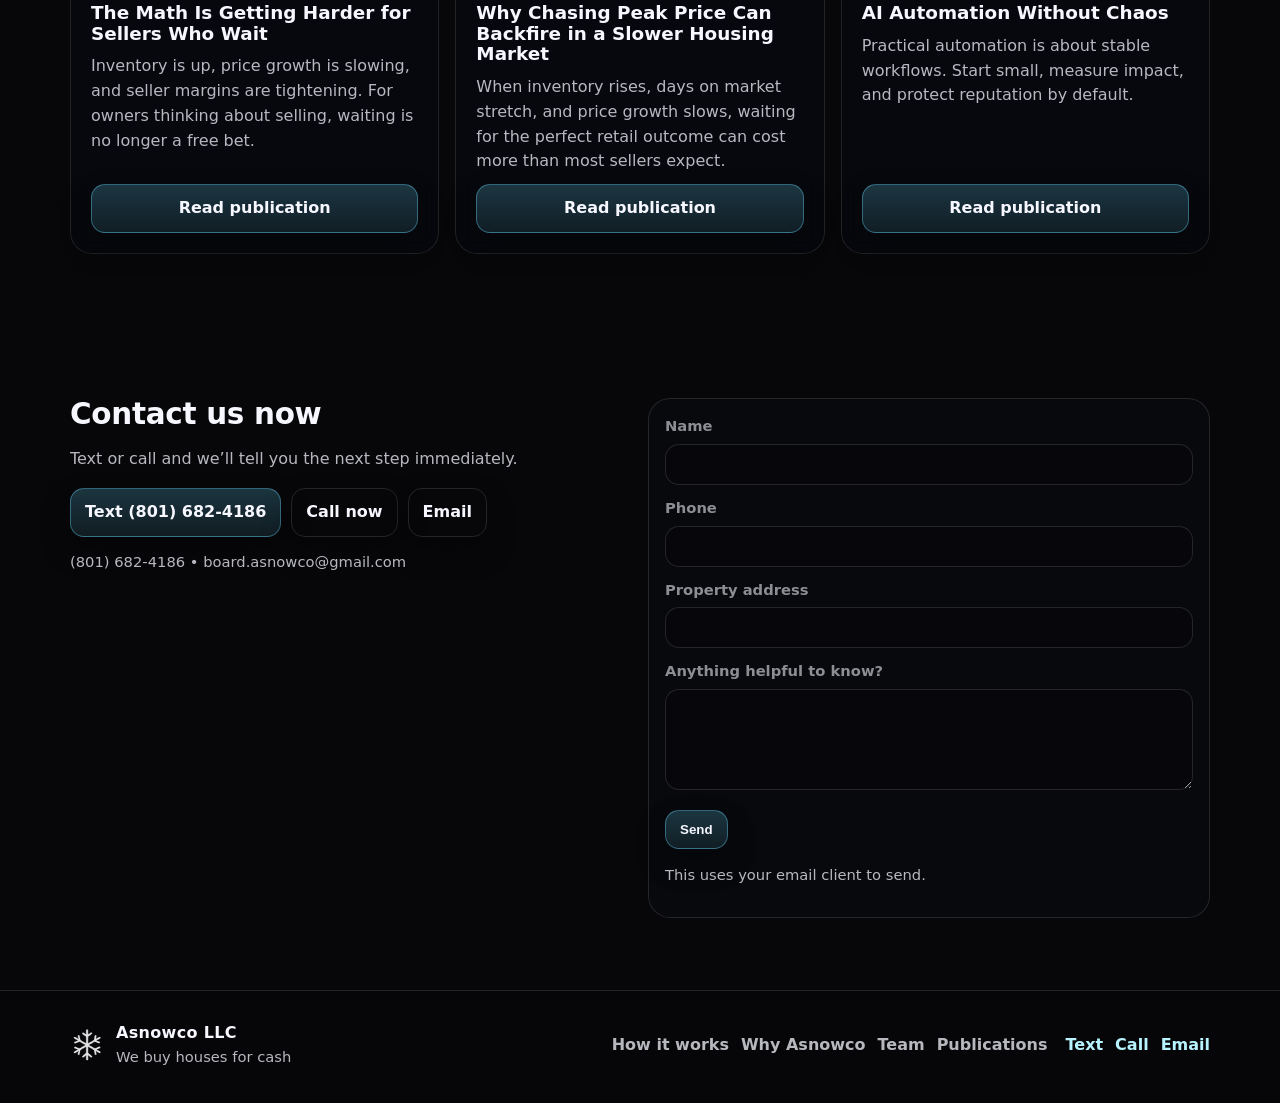
==== commit 5217b619: "Add files via upload" ====
--- a/index.html
+++ b/index.html
@@ -30,9 +30,11 @@
           <a href="#team">Team</a>
           <a href="./blog.html">Publications</a>
           <a href="#contact">Contact</a>
+          <a class="nav-crm" href="https://crm.asnowco.com">SnowBumpCRM</a>
         </nav>
 
         <div class="header-cta">
+          <a class="btn btn-ghost btn-crm" href="https://crm.asnowco.com">SnowBumpCRM</a>
           <a class="btn btn-ghost" href="sms:+18016824186">Text</a>
           <a class="btn btn-ghost" href="tel:+18016824186">Call</a>
           <a class="btn btn-primary" href="#contact">Get a cash offer</a>
--- a/css/styles.css
+++ b/css/styles.css
@@ -92,6 +92,28 @@
 .site-nav a{color:var(--muted); font-weight:600; letter-spacing:.2px}
 .site-nav a[aria-current="page"]{color:var(--text)}
 
+.btn-crm{
+  border-color:rgba(103,219,255,.34);
+  background:linear-gradient(180deg, rgba(103,219,255,.12), rgba(103,219,255,.04));
+}
+
+.btn-crm::before{
+  content:"";
+  width:16px;
+  height:16px;
+  margin-right:8px;
+  border-radius:4px;
+  background-image:url("../snowbump.png");
+  background-size:contain;
+  background-repeat:no-repeat;
+  background-position:center;
+  filter:drop-shadow(0 8px 14px rgba(0,0,0,.35));
+}
+
+.nav-crm{
+  color:var(--text);
+}
+
 .header-cta{display:flex; gap:10px; align-items:center}
 
 .nav-toggle{display:none; border:1px solid var(--line); background:rgba(18,21,33,.55); color:var(--text); border-radius:14px; padding:10px; box-shadow:0 10px 20px rgba(0,0,0,.25)}
@@ -388,8 +410,8 @@
   .section{padding:40px 0}
   .hero{padding:46px 0 26px}
   .hero-inner{grid-template-columns:1fr; gap:18px}
-  .hero-visual{order:-1; justify-content:stretch}
-  .panel{padding:14px}
+  .hero-visual{order:-1; justify-content:center}
+  .panel{padding:14px; width:100%; max-width:560px; margin:0 auto}
   h1{font-size:clamp(1.65rem, 7.2vw, 2.25rem)}
   h2{font-size:clamp(1.35rem, 5.8vw, 1.7rem)}
   h3{font-size:1.05rem}
@@ -440,6 +462,12 @@
     z-index:1200;
   }
   .site-nav a{width:100%}
+  .site-nav a.nav-crm{
+    border:1px solid rgba(103,219,255,.24);
+    background:rgba(103,219,255,.08);
+    padding:12px 12px;
+    border-radius:14px;
+  }
   .site-nav.is-open{display:flex}
   .inline-cta,.cta-strip{flex-direction:column; align-items:stretch; text-align:center}
   .inline-cta-actions,.cta-strip-actions{justify-content:center}
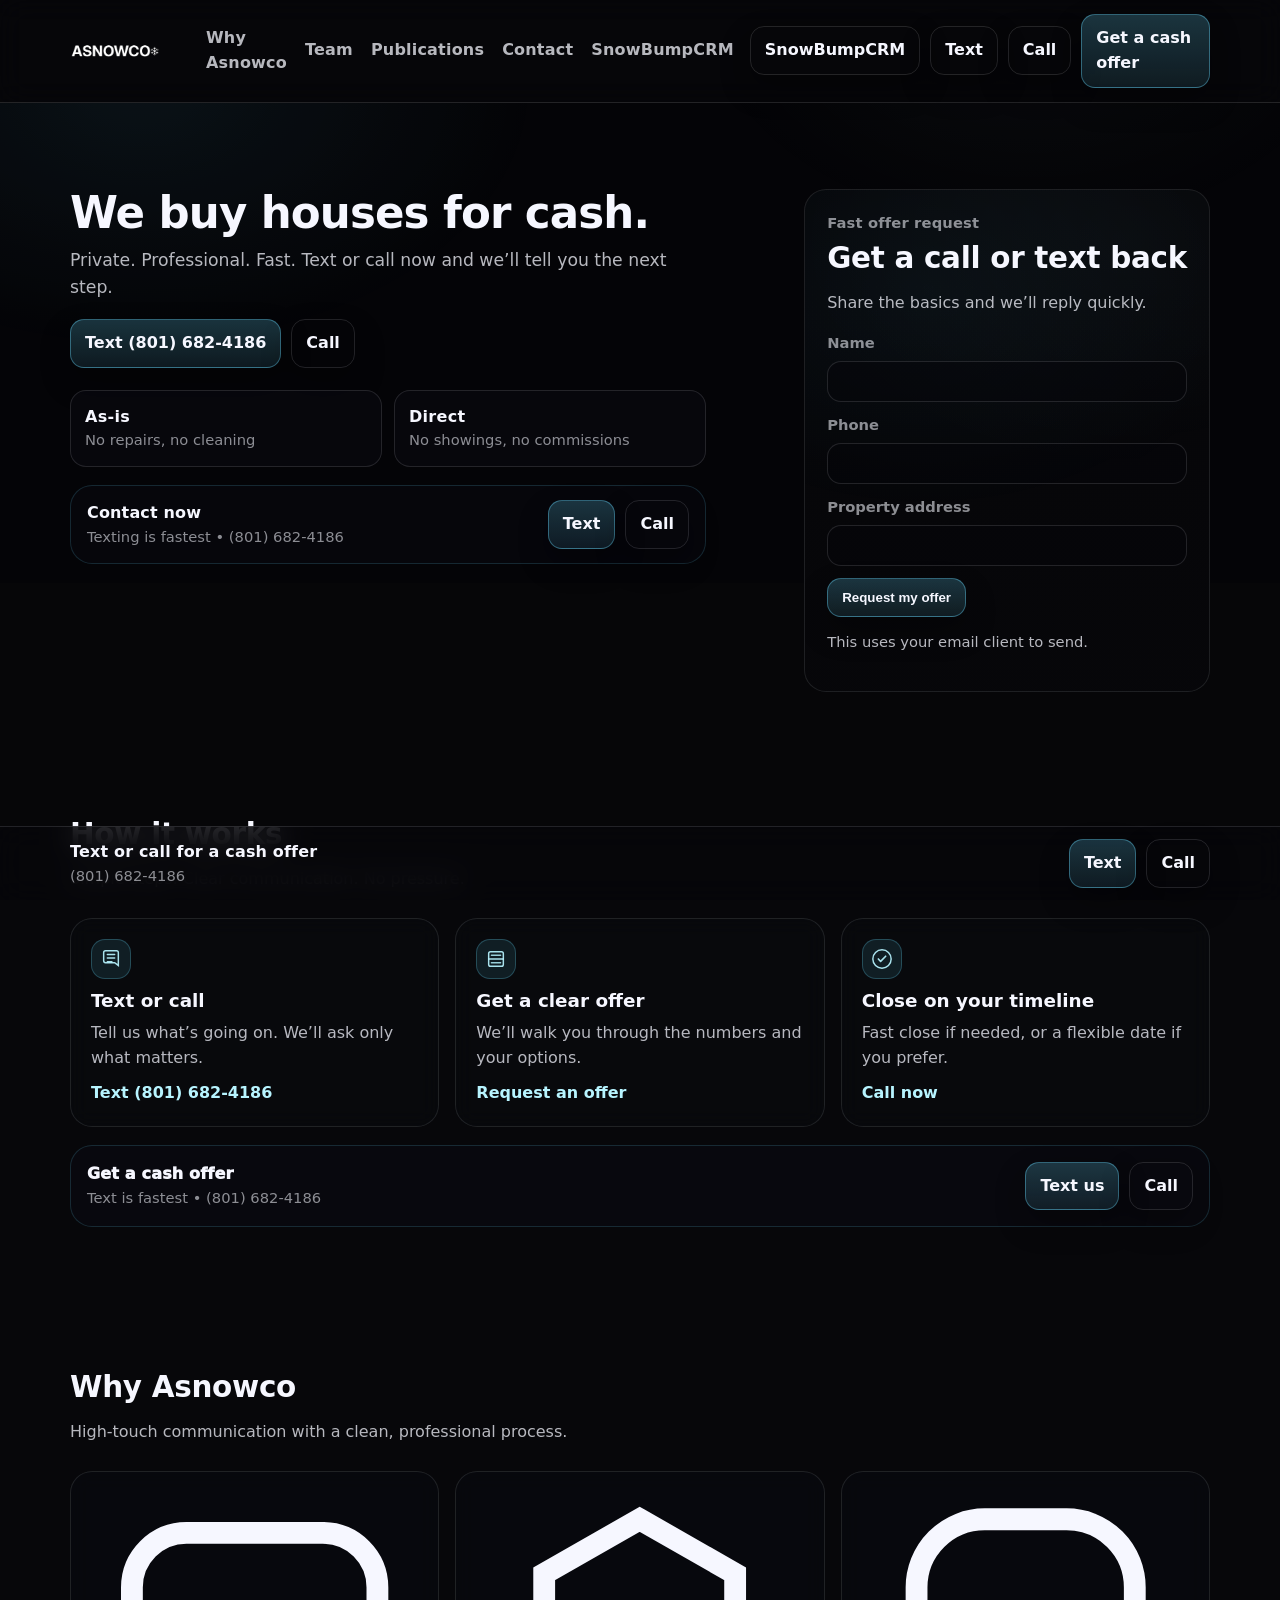
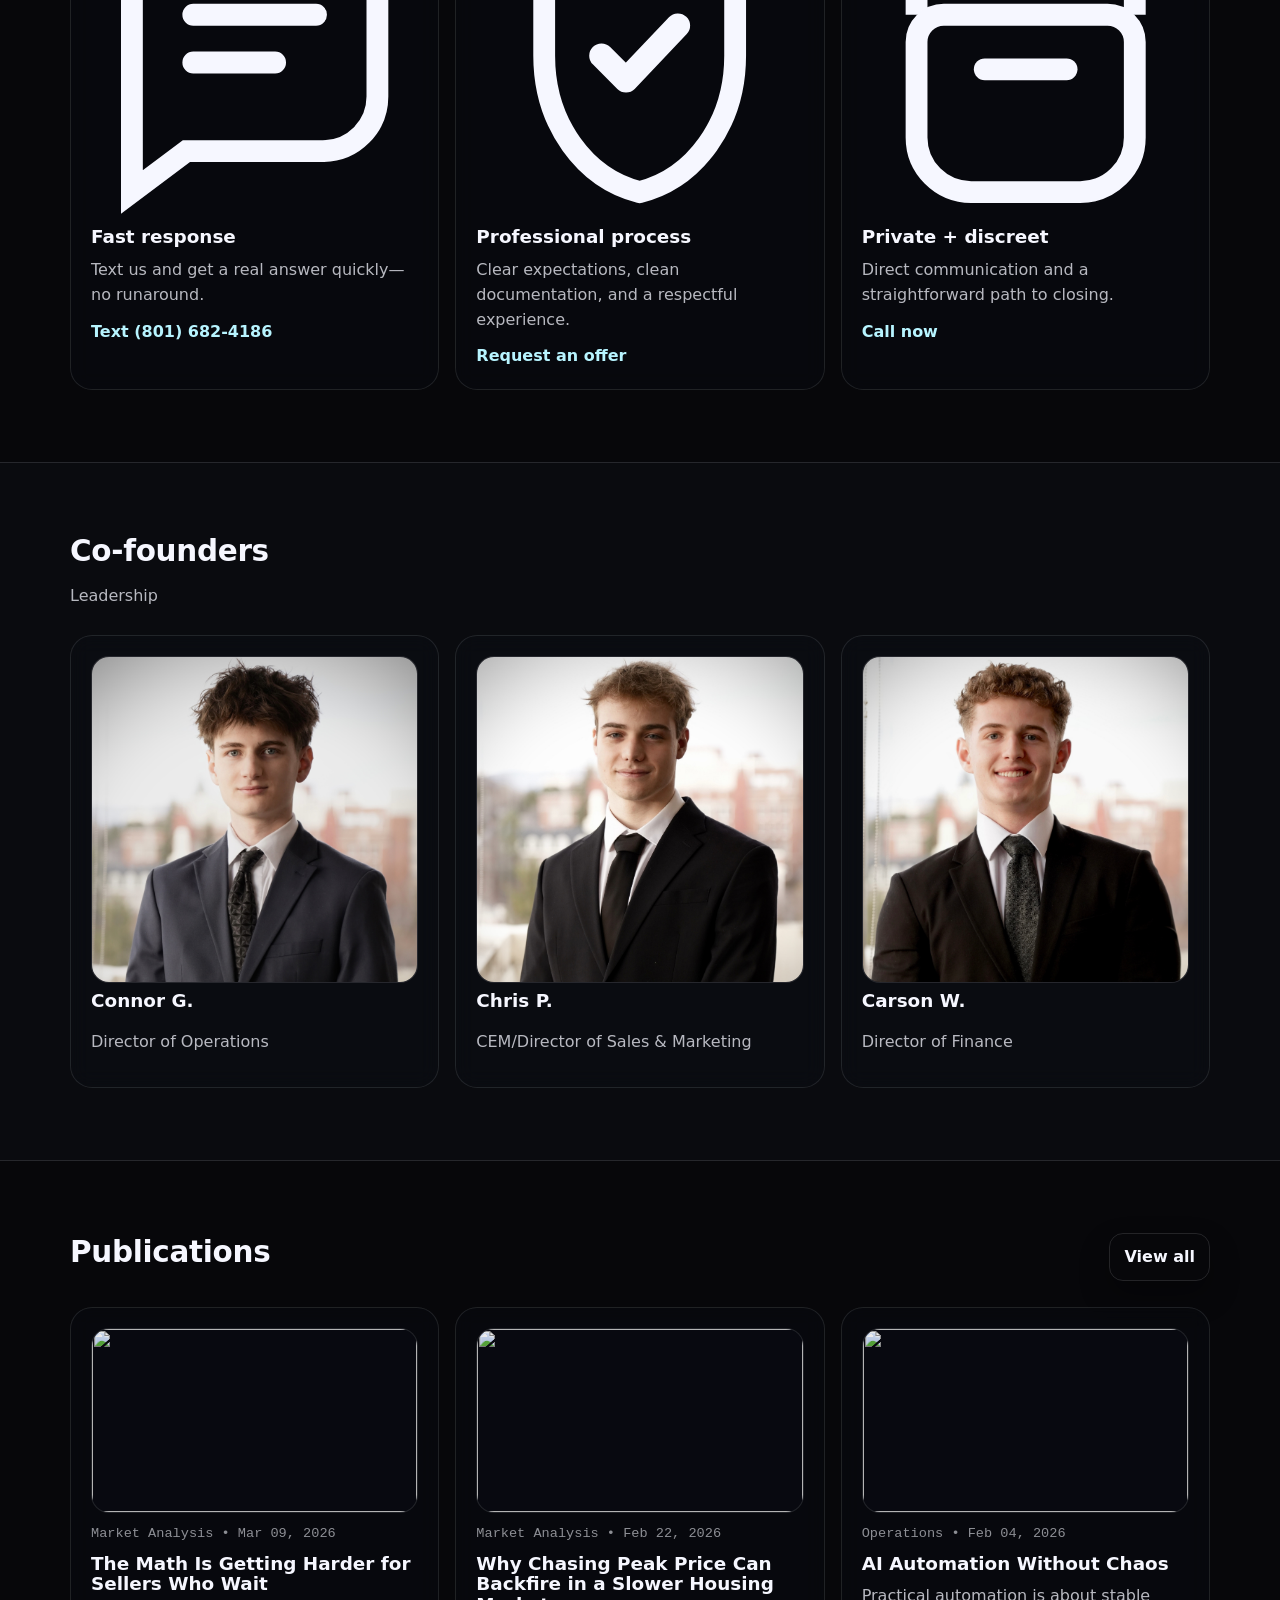
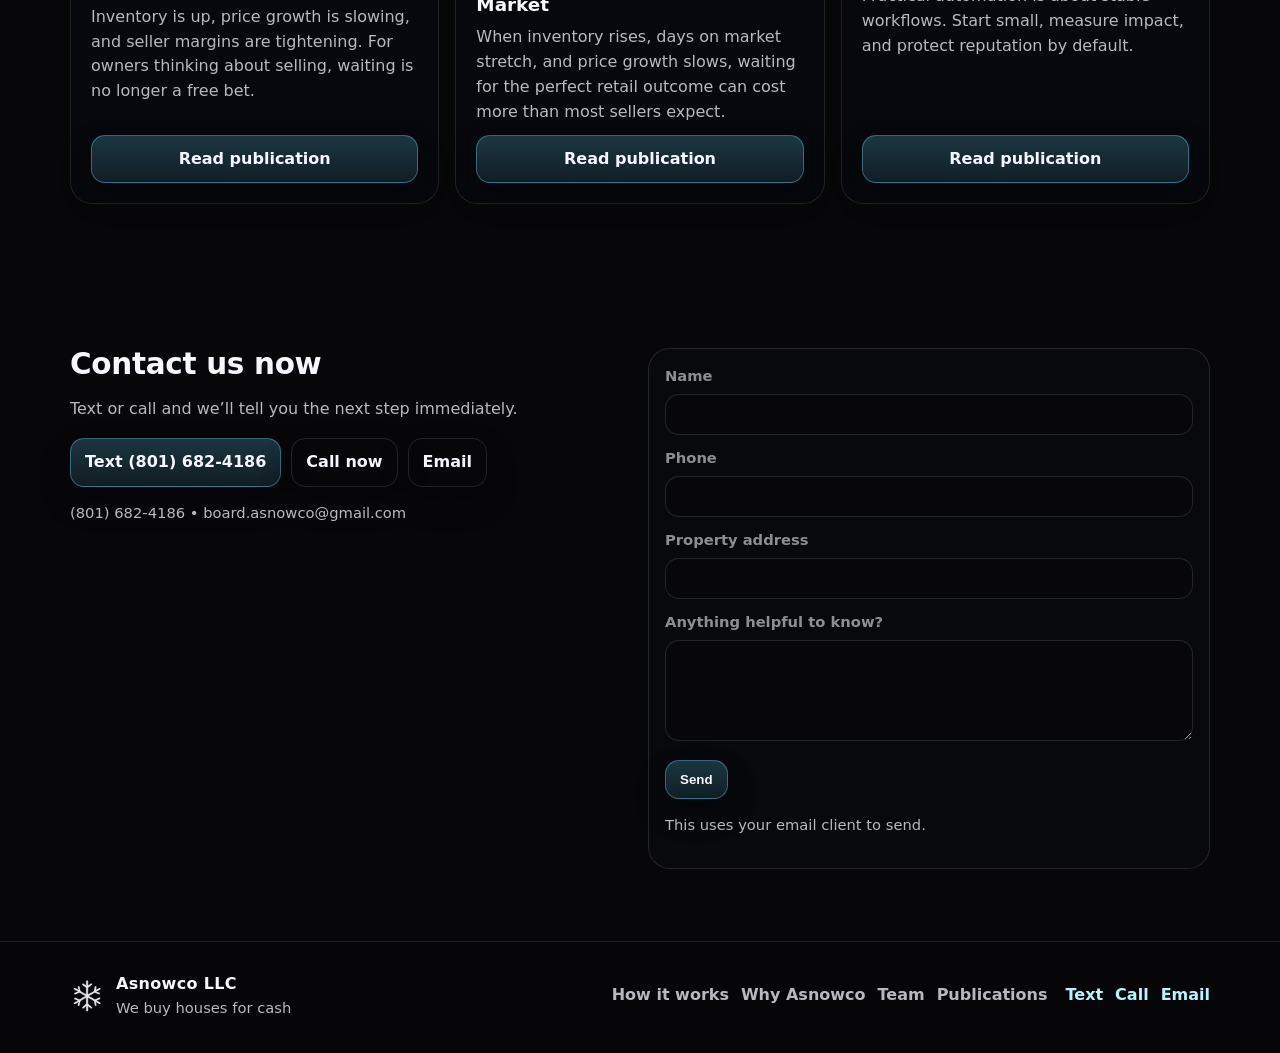
==== commit b99fe13a: "Add files via upload" ====
--- a/index.html
+++ b/index.html
@@ -25,7 +25,6 @@
         </button>
 
         <nav class="site-nav" id="site-nav" data-nav>
-          <a href="#how">How it works</a>
           <a href="#why">Why Asnowco</a>
           <a href="#team">Team</a>
           <a href="./blog.html">Publications</a>
--- a/css/styles.css
+++ b/css/styles.css
@@ -95,19 +95,6 @@
 .btn-crm{
   border-color:rgba(103,219,255,.34);
   background:linear-gradient(180deg, rgba(103,219,255,.12), rgba(103,219,255,.04));
-}
-
-.btn-crm::before{
-  content:"";
-  width:16px;
-  height:16px;
-  margin-right:8px;
-  border-radius:4px;
-  background-image:url("../snowbump.png");
-  background-size:contain;
-  background-repeat:no-repeat;
-  background-position:center;
-  filter:drop-shadow(0 8px 14px rgba(0,0,0,.35));
 }
 
 .nav-crm{
